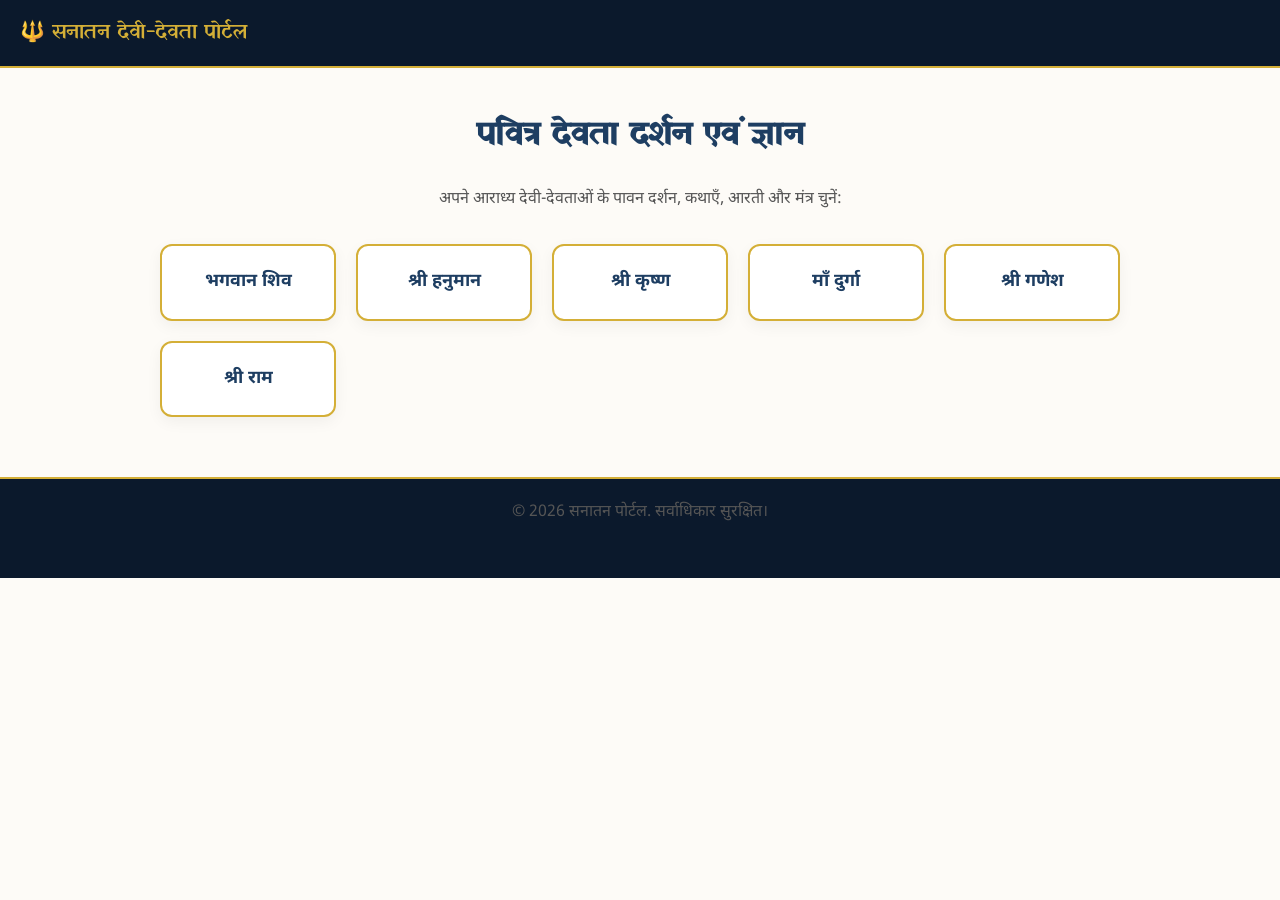
==== index.html @ e8ba868a "index.html" ====
<!DOCTYPE html>
<html lang="hi">
<head>
    <meta charset="UTF-8">
    <meta name="viewport" content="width=device-width, initial-scale=1.0">
    <title>Hindu Gods - Sacred Portal</title>
    <link href="https://fonts.googleapis.com/css2?family=Noto+Sans+Devanagari:wght@400;500;600;700&family=Yatra+One&display=swap" rel="stylesheet">
    <style>
        :root {
            --primary-blue: #0b192c;
            --secondary-blue: #1e3e62;
            --crimson-bg: linear-gradient(135deg, #4a0e0e 0%, #2a0808 100%);
            --golden: #d4af37;
            --cream-bg: #fdfbf7;
            --dark-charcoal: #222222;
        }

        * { box-sizing: border-box; margin: 0; padding: 0; }

        body {
            font-family: 'Noto Sans Devanagari', sans-serif, Arial;
            background-color: var(--cream-bg);
            color: var(--dark-charcoal);
            line-height: 1.8;
        }

        .navbar {
            background: var(--primary-blue);
            color: #fff;
            padding: 15px 20px;
            border-bottom: 2px solid var(--golden);
            display: flex;
            justify-content: space-between;
            align-items: center;
        }

        .nav-logo {
            font-family: 'Yatra One', cursive;
            font-size: 20px;
            color: var(--golden);
        }

        .container {
            max-width: 1000px;
            margin: 40px auto;
            padding: 0 20px;
            text-align: center;
        }

        h1 {
            color: var(--secondary-blue);
            font-family: 'Yatra One', cursive;
            margin-bottom: 20px;
            font-size: 32px;
        }

        p {
            color: #555;
            margin-bottom: 30px;
            font-size: 16px;
        }

        .gods-grid {
            display: grid;
            grid-template-columns: repeat(auto-fit, minmax(160px, 1fr));
            gap: 20px;
            margin-top: 30px;
        }

        .god-card {
            background: #fff;
            border: 2px solid var(--golden);
            padding: 20px;
            border-radius: 12px;
            text-decoration: none;
            color: var(--secondary-blue);
            font-weight: 700;
            font-size: 18px;
            box-shadow: 0 5px 15px rgba(0,0,0,0.05);
            transition: transform 0.3s, background 0.3s;
        }

        .god-card:hover {
            background: var(--secondary-blue);
            color: #fff;
            transform: translateY(-4px);
        }

        footer {
            background: var(--primary-blue);
            color: #fff;
            text-align: center;
            padding: 20px;
            margin-top: 60px;
            border-top: 2px solid var(--golden);
            font-size: 14px;
        }
    </style>
</head>
<body>

    <nav class="navbar">
        <div class="nav-logo">🔱 सनातन देवी-देवता पोर्टल</div>
    </nav>

    <div class="container">
        <h1>पवित्र देवता दर्शन एवं ज्ञान</h1>
        <p>अपने आराध्य देवी-देवताओं के पावन दर्शन, कथाएँ, आरती और मंत्र चुनें:</p>

        <div class="gods-grid">
            <a href="shiva.html" class="god-card">भगवान शिव</a>
            <a href="hanuman.html" class="god-card">श्री हनुमान</a>
            <a href="krishna.html" class="god-card">श्री कृष्ण</a>
            <a href="durga.html" class="god-card">माँ दुर्गा</a>
            <a href="ganesh.html" class="god-card">श्री गणेश</a>
            <a href="ram.html" class="god-card">श्री राम</a>
        </div>
    </div>

    <footer>
        <p>&copy; 2026 सनातन पोर्टल. सर्वाधिकार सुरक्षित।</p>
    </footer>

</body>
</html>
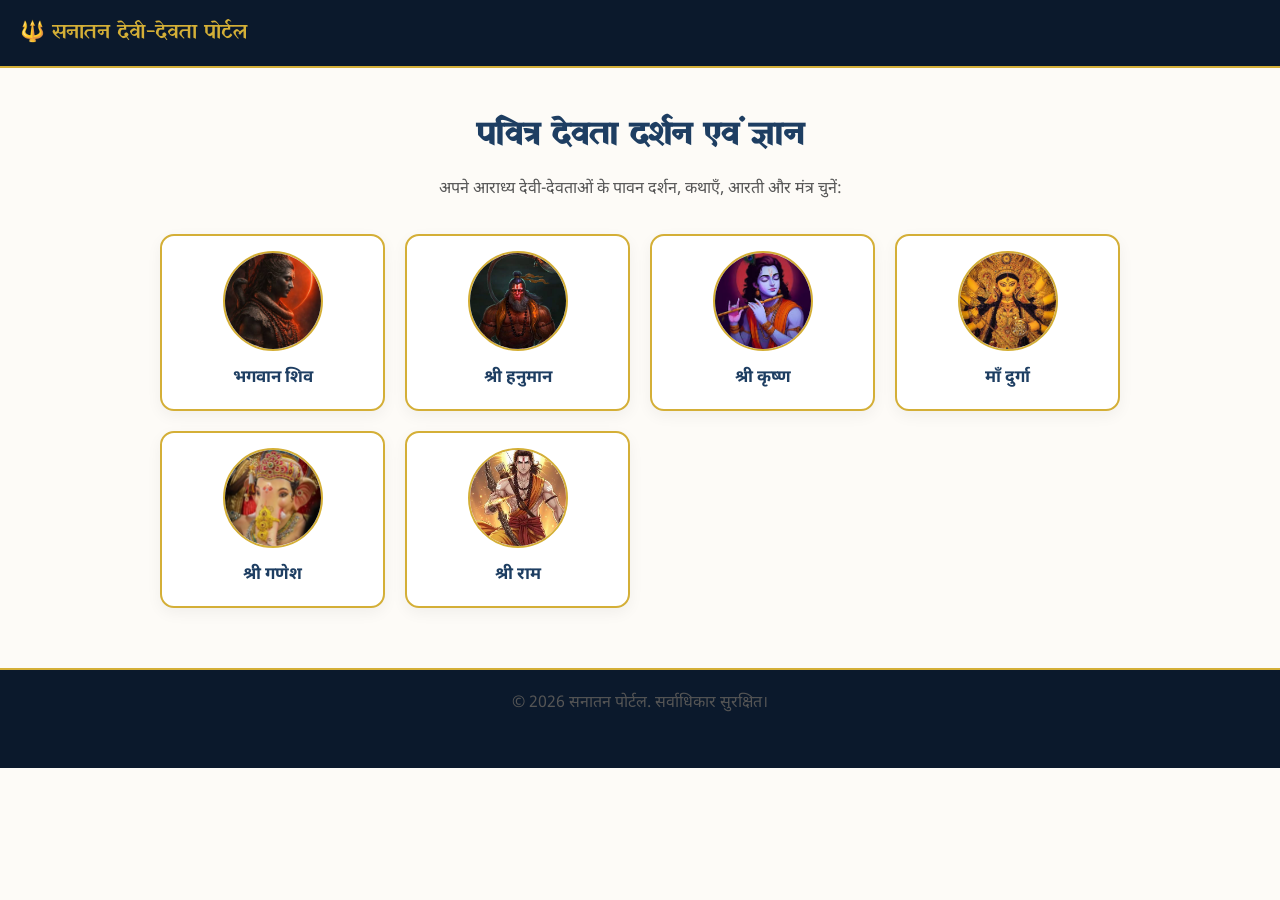
==== commit da8e1747: "Update index.html" ====
--- a/index.html
+++ b/index.html
@@ -9,7 +9,6 @@
         :root {
             --primary-blue: #0b192c;
             --secondary-blue: #1e3e62;
-            --crimson-bg: linear-gradient(135deg, #4a0e0e 0%, #2a0808 100%);
             --golden: #d4af37;
             --cream-bg: #fdfbf7;
             --dark-charcoal: #222222;
@@ -50,7 +49,7 @@
         h1 {
             color: var(--secondary-blue);
             font-family: 'Yatra One', cursive;
-            margin-bottom: 20px;
+            margin-bottom: 10px;
             font-size: 32px;
         }
 
@@ -62,7 +61,7 @@
 
         .gods-grid {
             display: grid;
-            grid-template-columns: repeat(auto-fit, minmax(160px, 1fr));
+            grid-template-columns: repeat(auto-fit, minmax(180px, 1fr));
             gap: 20px;
             margin-top: 30px;
         }
@@ -70,14 +69,26 @@
         .god-card {
             background: #fff;
             border: 2px solid var(--golden);
-            padding: 20px;
-            border-radius: 12px;
+            padding: 15px;
+            border-radius: 14px;
             text-decoration: none;
             color: var(--secondary-blue);
             font-weight: 700;
-            font-size: 18px;
+            font-size: 17px;
             box-shadow: 0 5px 15px rgba(0,0,0,0.05);
-            transition: transform 0.3s, background 0.3s;
+            transition: transform 0.3s, background 0.3s, color 0.3s;
+            display: flex;
+            flex-direction: column;
+            align-items: center;
+            gap: 12px;
+        }
+
+        .god-card img {
+            width: 100px;
+            height: 100px;
+            object-fit: cover;
+            border-radius: 50%;
+            border: 2px solid var(--golden);
         }
 
         .god-card:hover {
@@ -108,12 +119,30 @@
         <p>अपने आराध्य देवी-देवताओं के पावन दर्शन, कथाएँ, आरती और मंत्र चुनें:</p>
 
         <div class="gods-grid">
-            <a href="shiva.html" class="god-card">भगवान शिव</a>
-            <a href="hanuman.html" class="god-card">श्री हनुमान</a>
-            <a href="krishna.html" class="god-card">श्री कृष्ण</a>
-            <a href="durga.html" class="god-card">माँ दुर्गा</a>
-            <a href="ganesh.html" class="god-card">श्री गणेश</a>
-            <a href="ram.html" class="god-card">श्री राम</a>
+            <a href="shiva.html" class="god-card">
+                <img src="shiva.jpg" alt="भगवान शिव">
+                <span>भगवान शिव</span>
+            </a>
+            <a href="hanuman.html" class="god-card">
+                <img src="hanuman.jpg" alt="श्री हनुमान">
+                <span>श्री हनुमान</span>
+            </a>
+            <a href="krishna.html" class="god-card">
+                <img src="krishna.jpg" alt="श्री कृष्ण">
+                <span>श्री कृष्ण</span>
+            </a>
+            <a href="durga.html" class="god-card">
+                <img src="durga.jpg" alt="माँ दुर्गा">
+                <span>माँ दुर्गा</span>
+            </a>
+            <a href="ganesh.html" class="god-card">
+                <img src="ganesh.jpg" alt="श्री गणेश">
+                <span>श्री गणेश</span>
+            </a>
+            <a href="ram.html" class="god-card">
+                <img src="ram.jpg" alt="श्री राम">
+                <span>श्री राम</span>
+            </a>
         </div>
     </div>
 
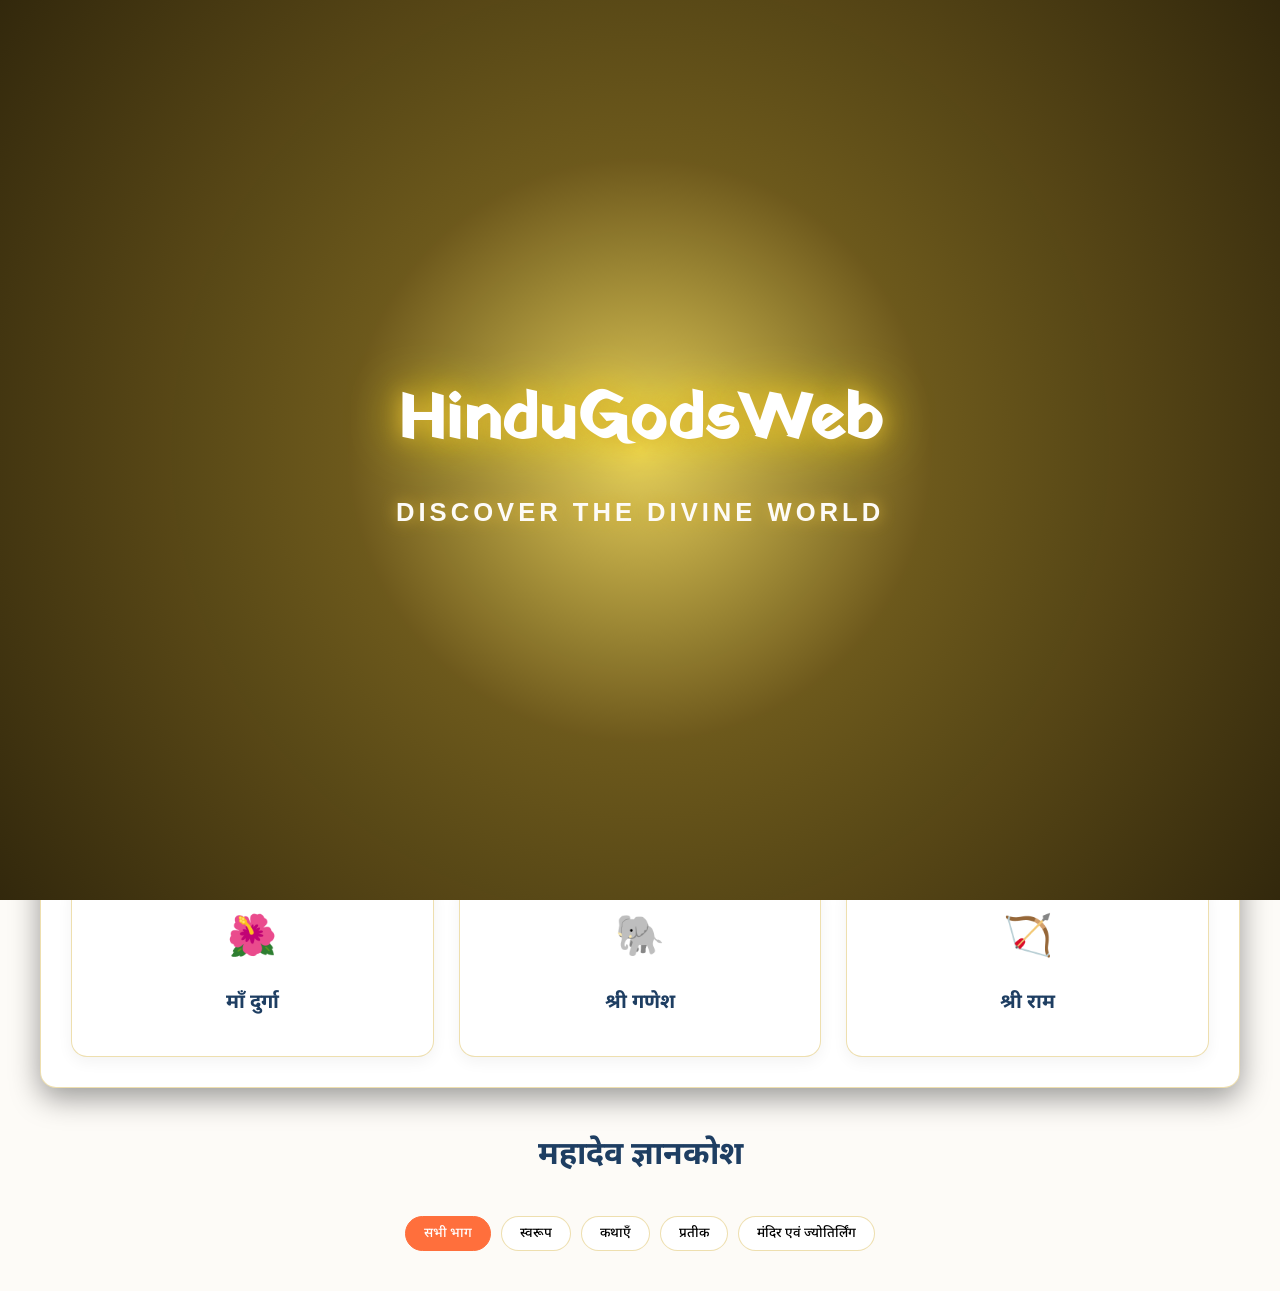
==== commit 6e2fb5c7: "index.html" ====
--- a/index.html
+++ b/index.html
@@ -5,17 +5,27 @@
     <meta name="viewport" content="width=device-width, initial-scale=1.0">
     <title>Hindu Gods - Sacred Portal</title>
     <link href="https://fonts.googleapis.com/css2?family=Noto+Sans+Devanagari:wght@400;500;600;700&family=Yatra+One&display=swap" rel="stylesheet">
+    
     <style>
+        /* =========================================================
+           1. YOUR ROYAL CRIMSON THEME CSS (DO NOT CHANGE)
+           ========================================================= */
         :root {
             --primary-blue: #0b192c;
             --secondary-blue: #1e3e62;
+            --crimson-bg: linear-gradient(135deg, #4a0e0e 0%, #2a0808 100%);
+            --saffron: #ff6f3c;
             --golden: #d4af37;
+            --golden-light: #f4e8c1;
             --cream-bg: #fdfbf7;
             --dark-charcoal: #222222;
-        }
-
-        * { box-sizing: border-box; margin: 0; padding: 0; }
-
+            --glass-bg: rgba(30, 10, 10, 0.85);
+            --border-color: rgba(212, 175, 55, 0.4);
+            --shadow: 0 10px 30px rgba(0,0,0,0.4);
+        }
+
+        * { box-sizing: border-box; margin: 0; padding: 0; scroll-behavior: smooth; }
+        
         body {
             font-family: 'Noto Sans Devanagari', sans-serif, Arial;
             background-color: var(--cream-bg);
@@ -23,132 +33,289 @@
             line-height: 1.8;
         }
 
+        /* Navbar */
         .navbar {
             background: var(--primary-blue);
             color: #fff;
-            padding: 15px 20px;
+            position: sticky;
+            top: 0;
+            z-index: 1000;
+            box-shadow: 0 4px 20px rgba(0,0,0,0.3);
             border-bottom: 2px solid var(--golden);
-            display: flex;
-            justify-content: space-between;
-            align-items: center;
-        }
-
-        .nav-logo {
-            font-family: 'Yatra One', cursive;
-            font-size: 20px;
-            color: var(--golden);
-        }
-
-        .container {
-            max-width: 1000px;
-            margin: 40px auto;
-            padding: 0 20px;
-            text-align: center;
-        }
-
-        h1 {
-            color: var(--secondary-blue);
-            font-family: 'Yatra One', cursive;
-            margin-bottom: 10px;
-            font-size: 32px;
-        }
-
-        p {
-            color: #555;
-            margin-bottom: 30px;
-            font-size: 16px;
-        }
-
-        .gods-grid {
-            display: grid;
-            grid-template-columns: repeat(auto-fit, minmax(180px, 1fr));
-            gap: 20px;
-            margin-top: 30px;
-        }
-
-        .god-card {
-            background: #fff;
-            border: 2px solid var(--golden);
-            padding: 15px;
-            border-radius: 14px;
-            text-decoration: none;
-            color: var(--secondary-blue);
-            font-weight: 700;
-            font-size: 17px;
-            box-shadow: 0 5px 15px rgba(0,0,0,0.05);
-            transition: transform 0.3s, background 0.3s, color 0.3s;
-            display: flex;
-            flex-direction: column;
-            align-items: center;
-            gap: 12px;
-        }
-
-        .god-card img {
-            width: 100px;
-            height: 100px;
-            object-fit: cover;
-            border-radius: 50%;
-            border: 2px solid var(--golden);
-        }
-
-        .god-card:hover {
-            background: var(--secondary-blue);
-            color: #fff;
-            transform: translateY(-4px);
-        }
-
-        footer {
-            background: var(--primary-blue);
-            color: #fff;
-            text-align: center;
-            padding: 20px;
-            margin-top: 60px;
-            border-top: 2px solid var(--golden);
-            font-size: 14px;
-        }
+        }
+        .nav-container { max-width: 1200px; margin: 0 auto; display: flex; align-items: center; justify-content: space-between; padding: 15px 20px; }
+        .nav-logo { display: flex; align-items: center; gap: 10px; cursor: pointer; font-family: 'Yatra One', cursive, sans-serif; font-size: 22px; color: var(--golden); }
+        .nav-links { display: flex; gap: 25px; }
+        .nav-links a { color: #fff; text-decoration: none; font-weight: 500; transition: color 0.3s; cursor: pointer; }
+        .nav-links a:hover { color: var(--saffron); }
+        .nav-search-bar { display: flex; background: rgba(255,255,255,0.1); border: 1px solid var(--border-color); border-radius: 20px; overflow: hidden; }
+        .nav-search-bar input { background: transparent; border: none; padding: 8px 15px; color: #fff; outline: none; font-family: inherit; }
+        .nav-search-bar input::placeholder { color: #ccc; }
+        .nav-search-bar button { background: var(--golden); border: none; padding: 0 12px; cursor: pointer; }
+        
+        /* Hero Section */
+        .hero-section { background: linear-gradient(135deg, #4a0e0e, #1e3e62); color: #fff; padding: 70px 20px; display: flex; align-items: center; justify-content: space-between; max-width: 1200px; margin: 30px auto; border-radius: 24px; border: 1px solid var(--border-color); box-shadow: var(--shadow); }
+        .hero-content { max-width: 600px; }
+        .hero-content h1 { font-size: 48px; color: var(--golden); margin-bottom: 15px; }
+        .hero-content p { font-size: 18px; color: var(--golden-light); margin-bottom: 30px; }
+        .hero-buttons { display: flex; gap: 15px; }
+        
+        .btn { padding: 12px 25px; border-radius: 30px; font-weight: 600; text-decoration: none; cursor: pointer; transition: all 0.3s; font-family: inherit; }
+        .btn-primary { background: var(--saffron); color: #fff; border: none; box-shadow: 0 4px 15px rgba(255,111,60,0.4); }
+        .btn-primary:hover { background: #e85a25; transform: translateY(-2px); }
+        .btn-secondary { background: transparent; color: var(--golden); border: 2px solid var(--golden); }
+        .btn-secondary:hover { background: var(--golden); color: #2a0808; }
+        
+        .hero-image .image-frame { width: 280px; height: 280px; border-radius: 50%; background: rgba(212, 175, 55, 0.1); border: 4px solid var(--golden); display: flex; flex-direction: column; align-items: center; justify-content: center; text-align: center; box-shadow: 0 0 30px rgba(212, 175, 55, 0.3); }
+        .spiritual-placeholder { font-size: 64px; margin-bottom: 10px; color: var(--golden); }
+
+        /* Cards & Sections */
+        .card { background: #fff; border: 1px solid var(--border-color); border-radius: 16px; padding: 30px; box-shadow: var(--shadow); max-width: 1200px; margin: 30px auto; }
+        .parts-container { max-width: 1200px; margin: 40px auto; padding: 0 20px; }
+        .section-title { text-align: center; margin-bottom: 30px; }
+        .section-title h2 { color: var(--secondary-blue); font-size: 32px; }
+        
+        .filter-buttons { display: flex; justify-content: center; gap: 10px; margin-bottom: 30px; flex-wrap: wrap; }
+        .filter-btn { background: #fff; border: 1px solid var(--border-color); padding: 8px 18px; border-radius: 20px; cursor: pointer; font-family: inherit; font-weight: 500; transition: all 0.3s; }
+        .filter-btn.active, .filter-btn:hover { background: var(--saffron); color: #fff; border-color: var(--saffron); }
+        
+        .grid-container { display: grid; grid-template-columns: repeat(auto-fill, minmax(280px, 1fr)); gap: 25px; }
+        .part-card { background: #fff; border: 1px solid var(--border-color); border-radius: 16px; padding: 25px; box-shadow: 0 5px 15px rgba(0,0,0,0.05); transition: transform 0.3s, box-shadow 0.3s; display: flex; flex-direction: column; justify-content: space-between; text-decoration: none; color: inherit;}
+        .part-card:hover { transform: translateY(-5px); box-shadow: 0 12px 30px rgba(11, 25, 44, 0.12); border-color: var(--saffron); }
+        .part-badge { background: var(--golden-light); color: var(--secondary-blue); padding: 4px 10px; border-radius: 8px; font-size: 12px; font-weight: 700; align-self: flex-start; margin-bottom: 12px; }
+        .part-card h3 { font-size: 20px; color: var(--secondary-blue); margin-bottom: 10px; }
+        .part-card p { font-size: 14.5px; color: #555; margin-bottom: 20px; }
+        .card-footer { display: flex; justify-content: space-between; align-items: center; border-top: 1px solid #eee; padding-top: 15px; }
+        .point-count { font-size: 13px; color: var(--saffron); font-weight: 600; }
+        .read-btn { background: var(--secondary-blue); color: #fff; border: none; padding: 6px 14px; border-radius: 8px; cursor: pointer; font-size: 13px; font-family: inherit; }
+        .read-btn:hover { background: var(--saffron); }
+
+        /* Detail View */
+        .detail-view { max-width: 900px; margin: 30px auto; padding: 40px; background: #fff; border-radius: 20px; box-shadow: var(--shadow); border: 1px solid var(--border-color); }
+        .breadcrumb { font-size: 14px; color: #666; margin-bottom: 20px; }
+        .breadcrumb a { color: var(--secondary-blue); text-decoration: none; }
+        .detail-header h1 { color: var(--secondary-blue); font-size: 36px; margin: 15px 0; }
+        .detail-intro { font-size: 17px; color: #444; margin-bottom: 30px; border-left: 4px solid var(--saffron); padding-left: 15px; background: rgba(255, 111, 60, 0.05); padding-top: 10px; padding-bottom: 10px; }
+        .toc-box { background: var(--golden-light); border: 1px solid var(--golden); border-radius: 12px; padding: 20px; margin-bottom: 30px; }
+        .toc-box h3 { font-size: 18px; color: var(--secondary-blue); margin-bottom: 12px; }
+        .toc-list { display: grid; grid-template-columns: repeat(auto-fill, minmax(220px, 1fr)); gap: 8px; list-style: none; }
+        .toc-list a { color: var(--secondary-blue); text-decoration: none; font-size: 13.5px; }
+        .toc-list a:hover { color: var(--saffron); text-decoration: underline; }
+        .point-item { background: #f9f9f9; border: 1px solid #eee; border-radius: 12px; padding: 22px; margin-bottom: 20px; }
+        .point-item h3 { color: var(--secondary-blue); font-size: 18px; margin-bottom: 10px; }
+        .point-source { margin-top: 10px; font-size: 13px; color: #666; display: flex; justify-content: space-between; align-items: center; border-top: 1px dashed #ddd; padding-top: 8px; }
+        .badge-verified { background: #e1f5fe; color: #0288d1; padding: 2px 8px; border-radius: 6px; font-size: 11px; font-weight: 600; }
+        .back-action { margin-top: 30px; display: flex; justify-content: space-between; }
+
+        /* Footer */
+        footer { background: var(--primary-blue); color: #fff; margin-top: 60px; border-top: 2px solid var(--golden); }
+        .footer-container { max-width: 1200px; margin: 0 auto; display: grid; grid-template-columns: repeat(auto-fit, minmax(250px, 1fr)); gap: 40px; padding: 50px 20px; }
+        .footer-col h3, .footer-col h4 { color: var(--golden); margin-bottom: 15px; }
+        .footer-col p, .footer-col li { font-size: 14px; color: #ccc; margin-bottom: 10px; list-style: none; }
+        .footer-col a { color: #ccc; text-decoration: none; }
+        .footer-col a:hover { color: var(--saffron); }
+        .footer-bottom { text-align: center; padding: 20px; background: rgba(0,0,0,0.3); font-size: 13px; color: #aaa; border-top: 1px solid rgba(255,255,255,0.05); }
+        .hidden { display: none !important; }
+
+        @media (max-width: 768px) {
+            .nav-links { display: none; }
+            .hero-section { flex-direction: column; text-align: center; padding: 40px 20px; }
+            .hero-buttons { justify-content: center; }
+            .hero-image { margin-top: 30px; }
+        }
+
+        /* =========================================================
+           2. PREMIUM 3D TEMPLE OPENING ANIMATION CSS
+           ========================================================= */
+        body.intro-active { overflow: hidden; }
+
+        .temple-intro {
+            position: fixed; top: 0; left: 0; width: 100%; height: 100%;
+            background: #050200; z-index: 99999; display: flex;
+            align-items: center; justify-content: center; overflow: hidden;
+            perspective: 1800px; transition: opacity 1s ease-in-out;
+        }
+        .divine-light {
+            position: absolute; width: 250vw; height: 250vh;
+            background: radial-gradient(circle at center, rgba(255, 230, 100, 0.9) 0%, rgba(212, 175, 55, 0.5) 15%, transparent 60%);
+            opacity: 0; transform: scale(0.5);
+            animation: revealLight 4s cubic-bezier(0.4, 0, 0.2, 1) forwards 1.8s;
+            pointer-events: none; z-index: 5;
+        }
+        .intro-text-container {
+            position: absolute; text-align: center; z-index: 10; opacity: 0;
+            animation: textFadeIn 2.5s ease-out forwards 2.5s;
+        }
+        .intro-logo {
+            font-family: 'Yatra One', cursive, sans-serif; font-size: 5vw; color: #fff;
+            text-shadow: 0 0 20px #d4af37, 0 0 50px #ffdf00; margin-bottom: 10px;
+        }
+        .intro-tagline {
+            font-family: 'Segoe UI', Tahoma, Geneva, Verdana, sans-serif; font-size: 2vw;
+            color: #fdfbf7; letter-spacing: 4px; text-transform: uppercase;
+            text-shadow: 0 0 15px #d4af37; font-weight: 600;
+        }
+        .temple-doors { position: absolute; width: 100%; height: 100%; display: flex; z-index: 20; transform-style: preserve-3d; }
+        .door {
+            width: 50%; height: 100%;
+            background: linear-gradient(90deg, #150a00 0%, #3a1f00 20%, #8a5a19 50%, #3a1f00 80%, #150a00 100%);
+            position: relative; box-shadow: inset 0 0 80px rgba(0,0,0,0.9);
+            border: 4px solid var(--golden); display: flex; align-items: center; justify-content: center;
+        }
+        .door-left {
+            transform-origin: left center; border-right: 3px solid #ffdf00;
+            box-shadow: inset -10px 0 30px rgba(255, 223, 0, 0.2);
+            animation: doorGlowLeft 1.5s ease-in forwards, openLeftDoor 3.5s cubic-bezier(0.4, 0, 0.1, 1) forwards 1.8s;
+        }
+        .door-right {
+            transform-origin: right center; border-left: 3px solid #ffdf00;
+            box-shadow: inset 10px 0 30px rgba(255, 223, 0, 0.2);
+            animation: doorGlowRight 1.5s ease-in forwards, openRightDoor 3.5s cubic-bezier(0.4, 0, 0.1, 1) forwards 1.8s;
+        }
+        .door-panel {
+            width: 65%; height: 85%; border: 3px solid var(--golden);
+            background: rgba(0,0,0,0.4); box-shadow: inset 0 0 30px rgba(0,0,0,0.9), 0 0 15px rgba(212,175,55,0.4);
+            display: flex; flex-direction: column; justify-content: space-evenly; align-items: center; border-radius: 5px;
+        }
+        .door-carving {
+            width: 50%; height: 20%; border: 2px solid var(--brass-dark); border-radius: 8px;
+            background: linear-gradient(135deg, transparent 30%, rgba(212,175,55,0.2) 50%, transparent 70%); box-shadow: inset 0 0 15px #000;
+        }
+        .door-handle {
+            width: 25px; height: 100px; background: linear-gradient(to bottom, #f4e8c1, #d4af37, #aa8c2c);
+            position: absolute; border-radius: 12px; box-shadow: 3px 5px 15px rgba(0,0,0,0.9), inset 0 0 5px #fff;
+            top: 50%; transform: translateY(-50%); z-index: 30;
+        }
+        .door-left .door-handle { right: 10%; }
+        .door-right .door-handle { left: 10%; }
+        
+        @keyframes doorGlowLeft { 0% { box-shadow: inset -2px 0 5px rgba(255, 223, 0, 0); } 100% { box-shadow: inset -15px 0 40px rgba(255, 223, 0, 0.7); } }
+        @keyframes doorGlowRight { 0% { box-shadow: inset 2px 0 5px rgba(255, 223, 0, 0); } 100% { box-shadow: inset 15px 0 40px rgba(255, 223, 0, 0.7); } }
+        @keyframes openLeftDoor { 0% { transform: rotateY(0deg); } 100% { transform: rotateY(-105deg); } }
+        @keyframes openRightDoor { 0% { transform: rotateY(0deg); } 100% { transform: rotateY(105deg); } }
+        @keyframes revealLight { 0% { opacity: 0; transform: scale(0.5); } 50% { opacity: 1; transform: scale(1.1); } 100% { opacity: 1; transform: scale(1); } }
+        @keyframes textFadeIn { 0% { opacity: 0; transform: translateY(30px) scale(0.9); } 100% { opacity: 1; transform: translateY(0) scale(1); } }
+        
+        .golden-particle { position: absolute; background: #ffdf00; border-radius: 50%; opacity: 0; pointer-events: none; box-shadow: 0 0 10px #ffdf00, 0 0 20px #fff; z-index: 15; }
+        @keyframes floatUp { 0% { transform: translateY(0) scale(0); opacity: 0; } 20% { opacity: 0.9; } 100% { transform: translateY(-100vh) scale(1.2); opacity: 0; } }
+        
+        @media (max-width: 768px) { .intro-logo { font-size: 12vw; } .intro-tagline { font-size: 4vw; } .door-carving { width: 70%; } }
+        @media (prefers-reduced-motion: reduce) { .temple-intro { display: none !important; } body.intro-active { overflow: auto; } }
     </style>
 </head>
-<body>
-
+
+<body class="intro-active">
+
+    <!-- =========================================================
+         TEMPLE OPENING ANIMATION OVERLAY
+         ========================================================= -->
+    <div id="temple-intro" class="temple-intro">
+        <div class="divine-light"></div>
+        <div class="intro-text-container">
+            <h1 class="intro-logo">HinduGodsWeb</h1>
+            <p class="intro-tagline">Discover the Divine World</p>
+        </div>
+        <div class="temple-doors">
+            <div class="door door-left">
+                <div class="door-panel">
+                    <div class="door-carving"></div><div class="door-carving"></div><div class="door-carving"></div>
+                </div>
+                <div class="door-handle"></div>
+            </div>
+            <div class="door door-right">
+                <div class="door-handle"></div>
+                <div class="door-panel">
+                    <div class="door-carving"></div><div class="door-carving"></div><div class="door-carving"></div>
+                </div>
+            </div>
+        </div>
+    </div>
+
+    <!-- =========================================================
+         NAVBAR
+         ========================================================= -->
     <nav class="navbar">
-        <div class="nav-logo">🔱 सनातन देवी-देवता पोर्टल</div>
+        <div class="nav-container">
+            <div class="nav-logo" onclick="showHome()">🔱 HinduGodsWeb</div>
+            <div class="nav-search-bar">
+                <input type="text" placeholder="खोजें...">
+                <button>🔍</button>
+            </div>
+            <div class="nav-links">
+                <a onclick="showHome()">होम</a>
+                <a onclick="showJyotirlinga()">12 ज्योतिर्लिंग</a>
+                <a onclick="showSources()">प्रमाणिक स्रोत</a>
+                <a href="vansh_vriksh.html">वंश वृक्ष</a>
+            </div>
+        </div>
     </nav>
 
-    <div class="container">
-        <h1>पवित्र देवता दर्शन एवं ज्ञान</h1>
-        <p>अपने आराध्य देवी-देवताओं के पावन दर्शन, कथाएँ, आरती और मंत्र चुनें:</p>
-
-        <div class="gods-grid">
-            <a href="shiva.html" class="god-card">
-                <img src="shiva.jpg" alt="भगवान शिव">
-                <span>भगवान शिव</span>
-            </a>
-            <a href="hanuman.html" class="god-card">
-                <img src="hanuman.jpg" alt="श्री हनुमान">
-                <span>श्री हनुमान</span>
-            </a>
-            <a href="krishna.html" class="god-card">
-                <img src="krishna.jpg" alt="श्री कृष्ण">
-                <span>श्री कृष्ण</span>
-            </a>
-            <a href="durga.html" class="god-card">
-                <img src="durga.jpg" alt="माँ दुर्गा">
-                <span>माँ दुर्गा</span>
-            </a>
-            <a href="ganesh.html" class="god-card">
-                <img src="ganesh.jpg" alt="श्री गणेश">
-                <span>श्री गणेश</span>
-            </a>
-            <a href="ram.html" class="god-card">
-                <img src="ram.jpg" alt="श्री राम">
-                <span>श्री राम</span>
-            </a>
-        </div>
-    </div>
-
-    <footer>
-        <p>&copy; 2026 सनातन पोर्टल. सर्वाधिकार सुरक्षित।</p>
-    </footer>
-
-</body>
-</html>
+    <!-- =========================================================
+         MAIN HOME VIEW
+         ========================================================= -->
+    <div id="homeView">
+        
+        <!-- Hero Section -->
+        <div class="hero-section">
+            <div class="hero-content">
+                <h1>सनातन धर्म और देव दर्शन</h1>
+                <p>संपूर्ण ज्ञानकोश, 12 ज्योतिर्लिंग, आरती, चालीसा और पौराणिक कथाओं का पावन संग्रह।</p>
+                <div class="hero-buttons">
+                    <a href="#gods-section" class="btn btn-primary">दर्शन करें</a>
+                    <a href="#encyclopedia" class="btn btn-secondary">ज्ञानकोश पढ़ें</a>
+                </div>
+            </div>
+            <div class="hero-image">
+                <div class="image-frame">
+                    <div class="spiritual-placeholder">🕉️</div>
+                    <h3 style="color:var(--golden)">दिव्य दर्शन</h3>
+                </div>
+            </div>
+        </div>
+
+        <!-- Gods Section (Preserved from old index.html) -->
+        <div id="gods-section" class="card">
+            <div class="section-title">
+                <h2>पवित्र देवता दर्शन</h2>
+            </div>
+            <div class="grid-container">
+                <a href="shiva.html" class="part-card" style="text-align:center;">
+                    <div style="font-size:40px; margin-bottom:10px;">🔱</div>
+                    <h3>भगवान शिव</h3>
+                </a>
+                <a href="hanuman.html" class="part-card" style="text-align:center;">
+                    <div style="font-size:40px; margin-bottom:10px;">🚩</div>
+                    <h3>श्री हनुमान</h3>
+                </a>
+                <a href="krishna.html" class="part-card" style="text-align:center;">
+                    <div style="font-size:40px; margin-bottom:10px;">🦚</div>
+                    <h3>श्री कृष्ण</h3>
+                </a>
+                <a href="durga.html" class="part-card" style="text-align:center;">
+                    <div style="font-size:40px; margin-bottom:10px;">🌺</div>
+                    <h3>माँ दुर्गा</h3>
+                </a>
+                <a href="ganesh.html" class="part-card" style="text-align:center;">
+                    <div style="font-size:40px; margin-bottom:10px;">🐘</div>
+                    <h3>श्री गणेश</h3>
+                </a>
+                <a href="ram.html" class="part-card" style="text-align:center;">
+                    <div style="font-size:40px; margin-bottom:10px;">🏹</div>
+                    <h3>श्री राम</h3>
+                </a>
+            </div>
+        </div>
+
+        <!-- Encyclopedia Container -->
+        <div id="encyclopedia" class="parts-container">
+            <div class="section-title">
+                <h2>महादेव ज्ञानकोश</h2>
+            </div>
+            <div class="filter-buttons">
+                <button class="filter-btn active" onclick="filterParts('all')">सभी भाग</button>
+                <button class="filter-btn" onclick="filterParts('स्वरूप')">स्वरूप</button>
+                <button class="filter-btn" onclick="filterParts('कथाएँ')">कथाएँ</button>
+                <button class="filter-btn" onclick="filterParts('प्रतीक')">प्रतीक</button>
+                <button class="filter-btn" onclick="filterParts('मंदिर एवं ज्योतिर्लिंग')">मंदिर एवं ज्योतिर्लिंग</button>
+            </div>
+           
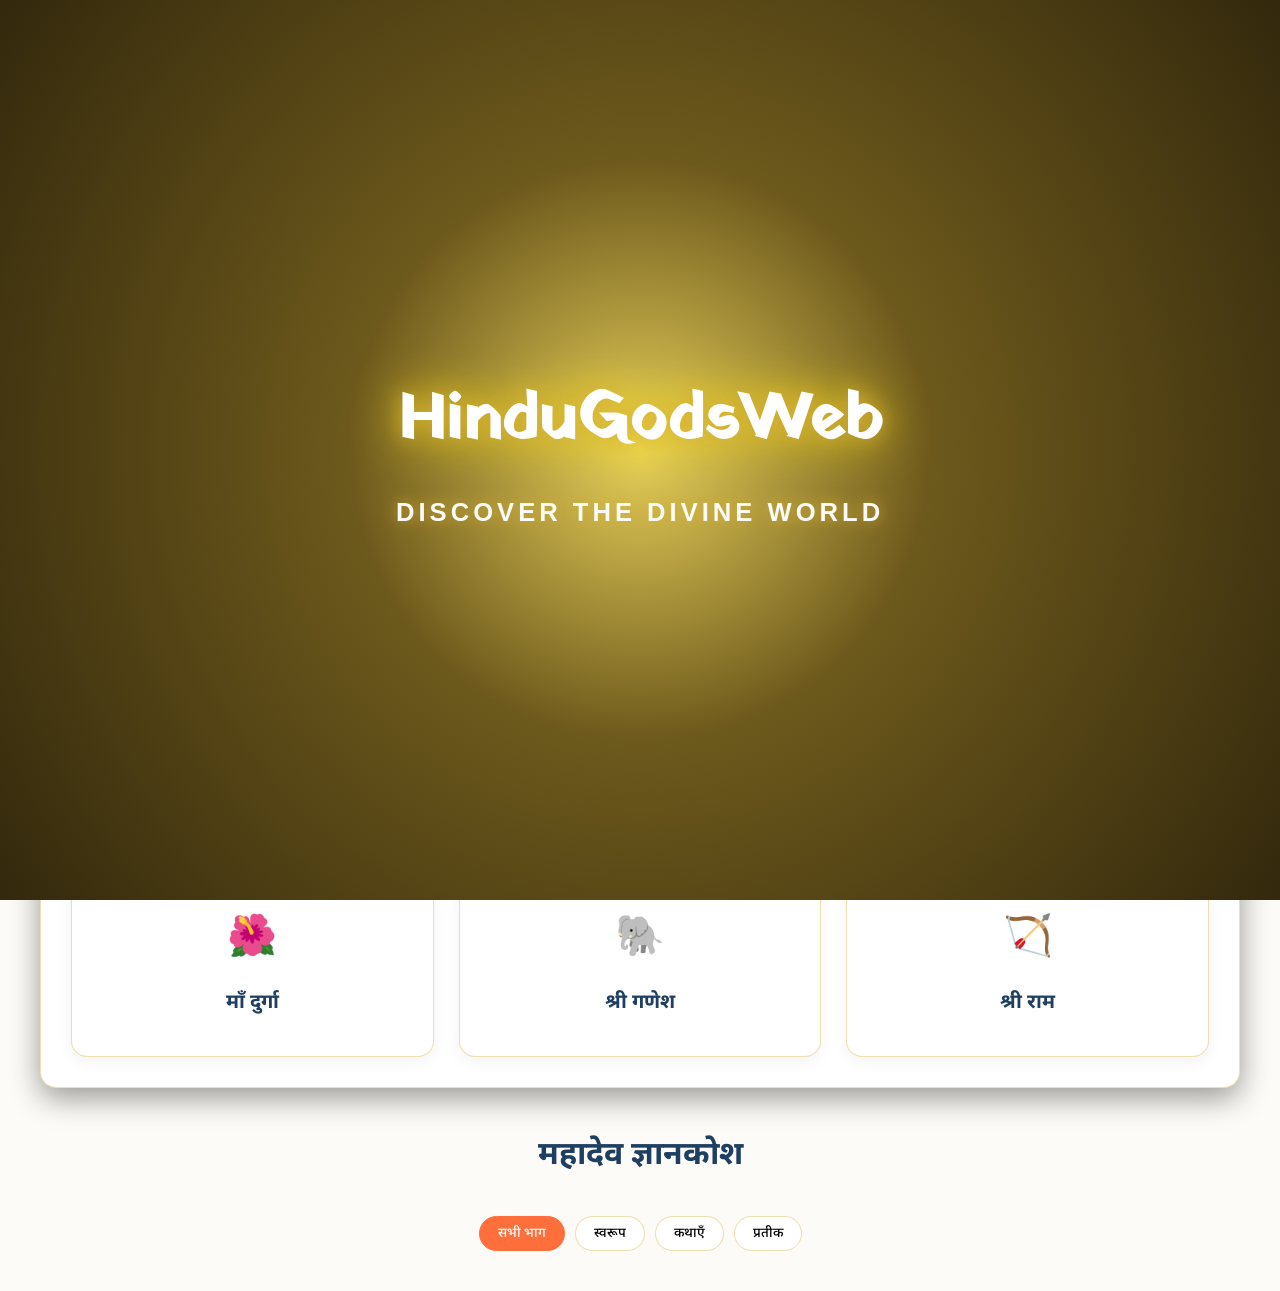
==== commit 1d68d035: "index.html" ====
--- a/index.html
+++ b/index.html
@@ -8,7 +8,7 @@
     
     <style>
         /* =========================================================
-           1. YOUR ROYAL CRIMSON THEME CSS (DO NOT CHANGE)
+           1. YOUR ROYAL CRIMSON THEME CSS (PRESERVED)
            ========================================================= */
         :root {
             --primary-blue: #0b192c;
@@ -125,7 +125,7 @@
         }
 
         /* =========================================================
-           2. PREMIUM 3D TEMPLE OPENING ANIMATION CSS
+           2. FAST & OFFLINE 3D TEMPLE OPENING ANIMATION CSS
            ========================================================= */
         body.intro-active { overflow: hidden; }
 
@@ -133,18 +133,20 @@
             position: fixed; top: 0; left: 0; width: 100%; height: 100%;
             background: #050200; z-index: 99999; display: flex;
             align-items: center; justify-content: center; overflow: hidden;
-            perspective: 1800px; transition: opacity 1s ease-in-out;
+            perspective: 1800px; transition: opacity 0.5s ease-in-out;
         }
         .divine-light {
             position: absolute; width: 250vw; height: 250vh;
             background: radial-gradient(circle at center, rgba(255, 230, 100, 0.9) 0%, rgba(212, 175, 55, 0.5) 15%, transparent 60%);
             opacity: 0; transform: scale(0.5);
-            animation: revealLight 4s cubic-bezier(0.4, 0, 0.2, 1) forwards 1.8s;
+            /* FASTER ANIMATION TIMING */
+            animation: revealLight 1s cubic-bezier(0.4, 0, 0.2, 1) forwards 0.5s;
             pointer-events: none; z-index: 5;
         }
         .intro-text-container {
             position: absolute; text-align: center; z-index: 10; opacity: 0;
-            animation: textFadeIn 2.5s ease-out forwards 2.5s;
+            /* FASTER ANIMATION TIMING */
+            animation: textFadeIn 1s ease-out forwards 0.8s;
         }
         .intro-logo {
             font-family: 'Yatra One', cursive, sans-serif; font-size: 5vw; color: #fff;
@@ -165,12 +167,14 @@
         .door-left {
             transform-origin: left center; border-right: 3px solid #ffdf00;
             box-shadow: inset -10px 0 30px rgba(255, 223, 0, 0.2);
-            animation: doorGlowLeft 1.5s ease-in forwards, openLeftDoor 3.5s cubic-bezier(0.4, 0, 0.1, 1) forwards 1.8s;
+            /* FASTER ANIMATION TIMING */
+            animation: doorGlowLeft 0.5s ease-in forwards, openLeftDoor 1.2s cubic-bezier(0.4, 0, 0.1, 1) forwards 0.5s;
         }
         .door-right {
             transform-origin: right center; border-left: 3px solid #ffdf00;
             box-shadow: inset 10px 0 30px rgba(255, 223, 0, 0.2);
-            animation: doorGlowRight 1.5s ease-in forwards, openRightDoor 3.5s cubic-bezier(0.4, 0, 0.1, 1) forwards 1.8s;
+            /* FASTER ANIMATION TIMING */
+            animation: doorGlowRight 0.5s ease-in forwards, openRightDoor 1.2s cubic-bezier(0.4, 0, 0.1, 1) forwards 0.5s;
         }
         .door-panel {
             width: 65%; height: 85%; border: 3px solid var(--golden);
@@ -273,7 +277,7 @@
             </div>
         </div>
 
-        <!-- Gods Section (Preserved from old index.html) -->
+        <!-- Gods Section -->
         <div id="gods-section" class="card">
             <div class="section-title">
                 <h2>पवित्र देवता दर्शन</h2>
@@ -316,6 +320,4 @@
                 <button class="filter-btn" onclick="filterParts('स्वरूप')">स्वरूप</button>
                 <button class="filter-btn" onclick="filterParts('कथाएँ')">कथाएँ</button>
                 <button class="filter-btn" onclick="filterParts('प्रतीक')">प्रतीक</button>
-                <button class="filter-btn" onclick="filterParts('मंदिर एवं ज्योतिर्लिंग')">मंदिर एवं ज्योतिर्लिंग</button>
-            </div>
-           +              
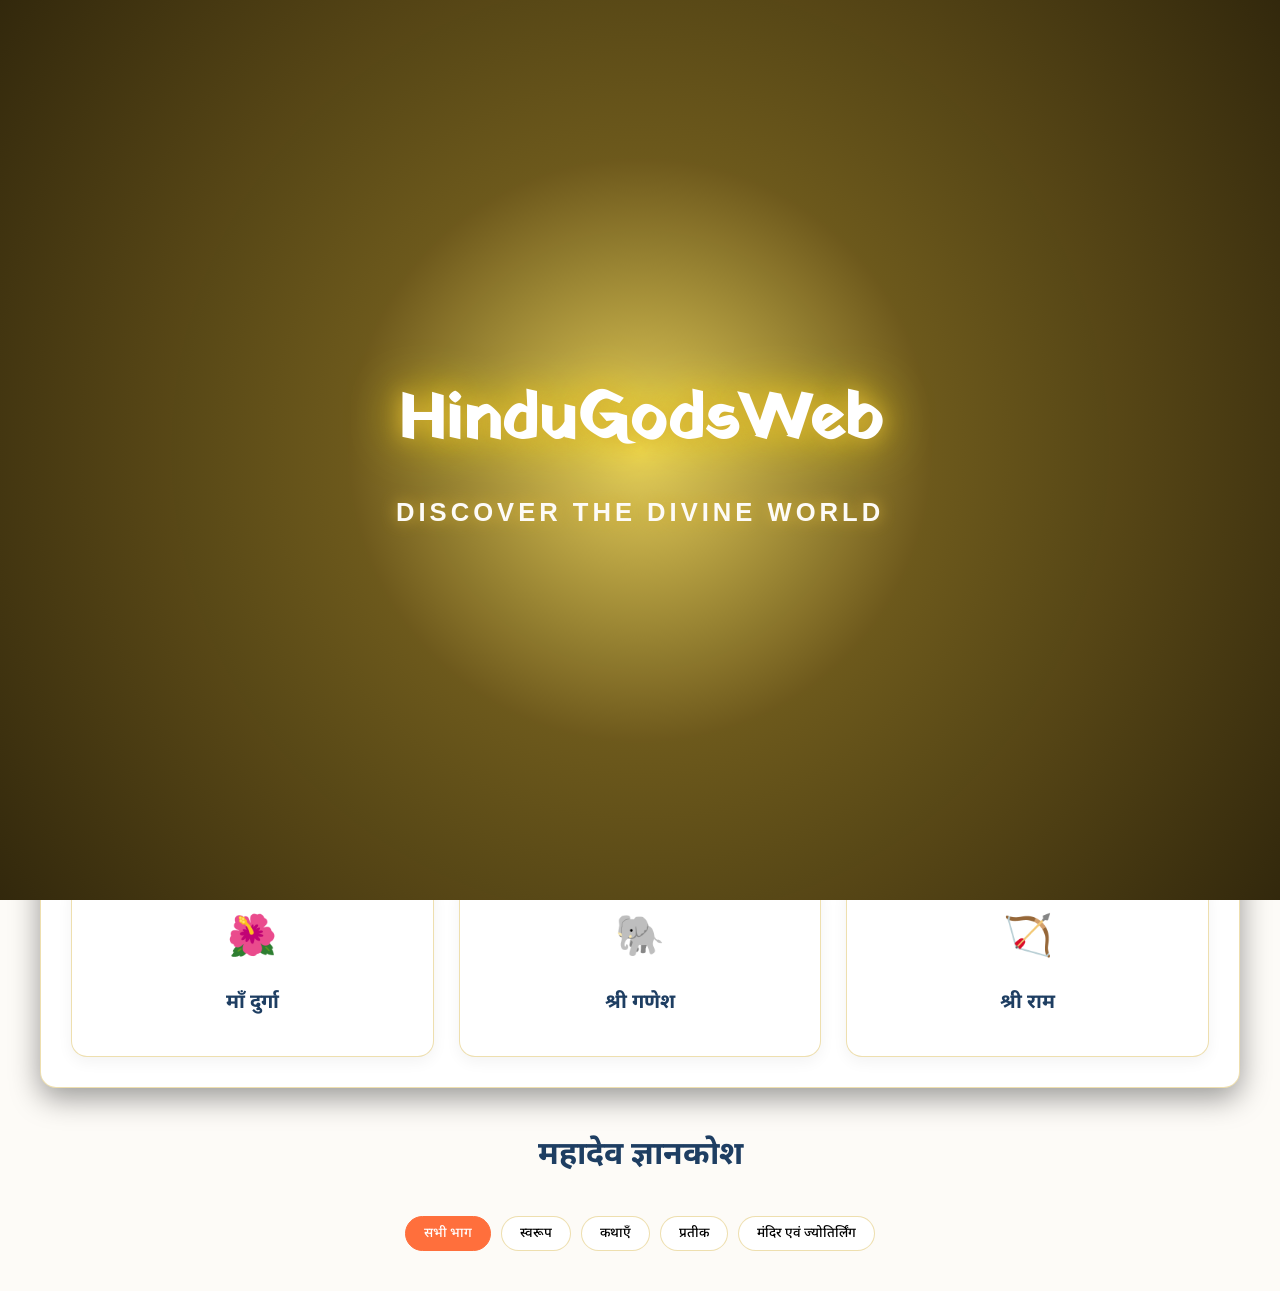
==== commit 8dcdc2b1: "Update index.html" ====
--- a/index.html
+++ b/index.html
@@ -8,7 +8,7 @@
     
     <style>
         /* =========================================================
-           1. YOUR ROYAL CRIMSON THEME CSS (PRESERVED)
+           1. ROYAL CRIMSON & GOLDEN THEME CSS
            ========================================================= */
         :root {
             --primary-blue: #0b192c;
@@ -139,13 +139,11 @@
             position: absolute; width: 250vw; height: 250vh;
             background: radial-gradient(circle at center, rgba(255, 230, 100, 0.9) 0%, rgba(212, 175, 55, 0.5) 15%, transparent 60%);
             opacity: 0; transform: scale(0.5);
-            /* FASTER ANIMATION TIMING */
             animation: revealLight 1s cubic-bezier(0.4, 0, 0.2, 1) forwards 0.5s;
             pointer-events: none; z-index: 5;
         }
         .intro-text-container {
             position: absolute; text-align: center; z-index: 10; opacity: 0;
-            /* FASTER ANIMATION TIMING */
             animation: textFadeIn 1s ease-out forwards 0.8s;
         }
         .intro-logo {
@@ -167,13 +165,11 @@
         .door-left {
             transform-origin: left center; border-right: 3px solid #ffdf00;
             box-shadow: inset -10px 0 30px rgba(255, 223, 0, 0.2);
-            /* FASTER ANIMATION TIMING */
             animation: doorGlowLeft 0.5s ease-in forwards, openLeftDoor 1.2s cubic-bezier(0.4, 0, 0.1, 1) forwards 0.5s;
         }
         .door-right {
             transform-origin: right center; border-left: 3px solid #ffdf00;
             box-shadow: inset 10px 0 30px rgba(255, 223, 0, 0.2);
-            /* FASTER ANIMATION TIMING */
             animation: doorGlowRight 0.5s ease-in forwards, openRightDoor 1.2s cubic-bezier(0.4, 0, 0.1, 1) forwards 0.5s;
         }
         .door-panel {
@@ -320,4 +316,6 @@
                 <button class="filter-btn" onclick="filterParts('स्वरूप')">स्वरूप</button>
                 <button class="filter-btn" onclick="filterParts('कथाएँ')">कथाएँ</button>
                 <button class="filter-btn" onclick="filterParts('प्रतीक')">प्रतीक</button>
-              +                <button class="filter-btn" onclick="filterParts('मंदिर एवं ज्योतिर्लिंग')">मंदिर एवं ज्योतिर्लिंग</button>
+            </div>
+            <div id="partsGrid" class="grid-cont
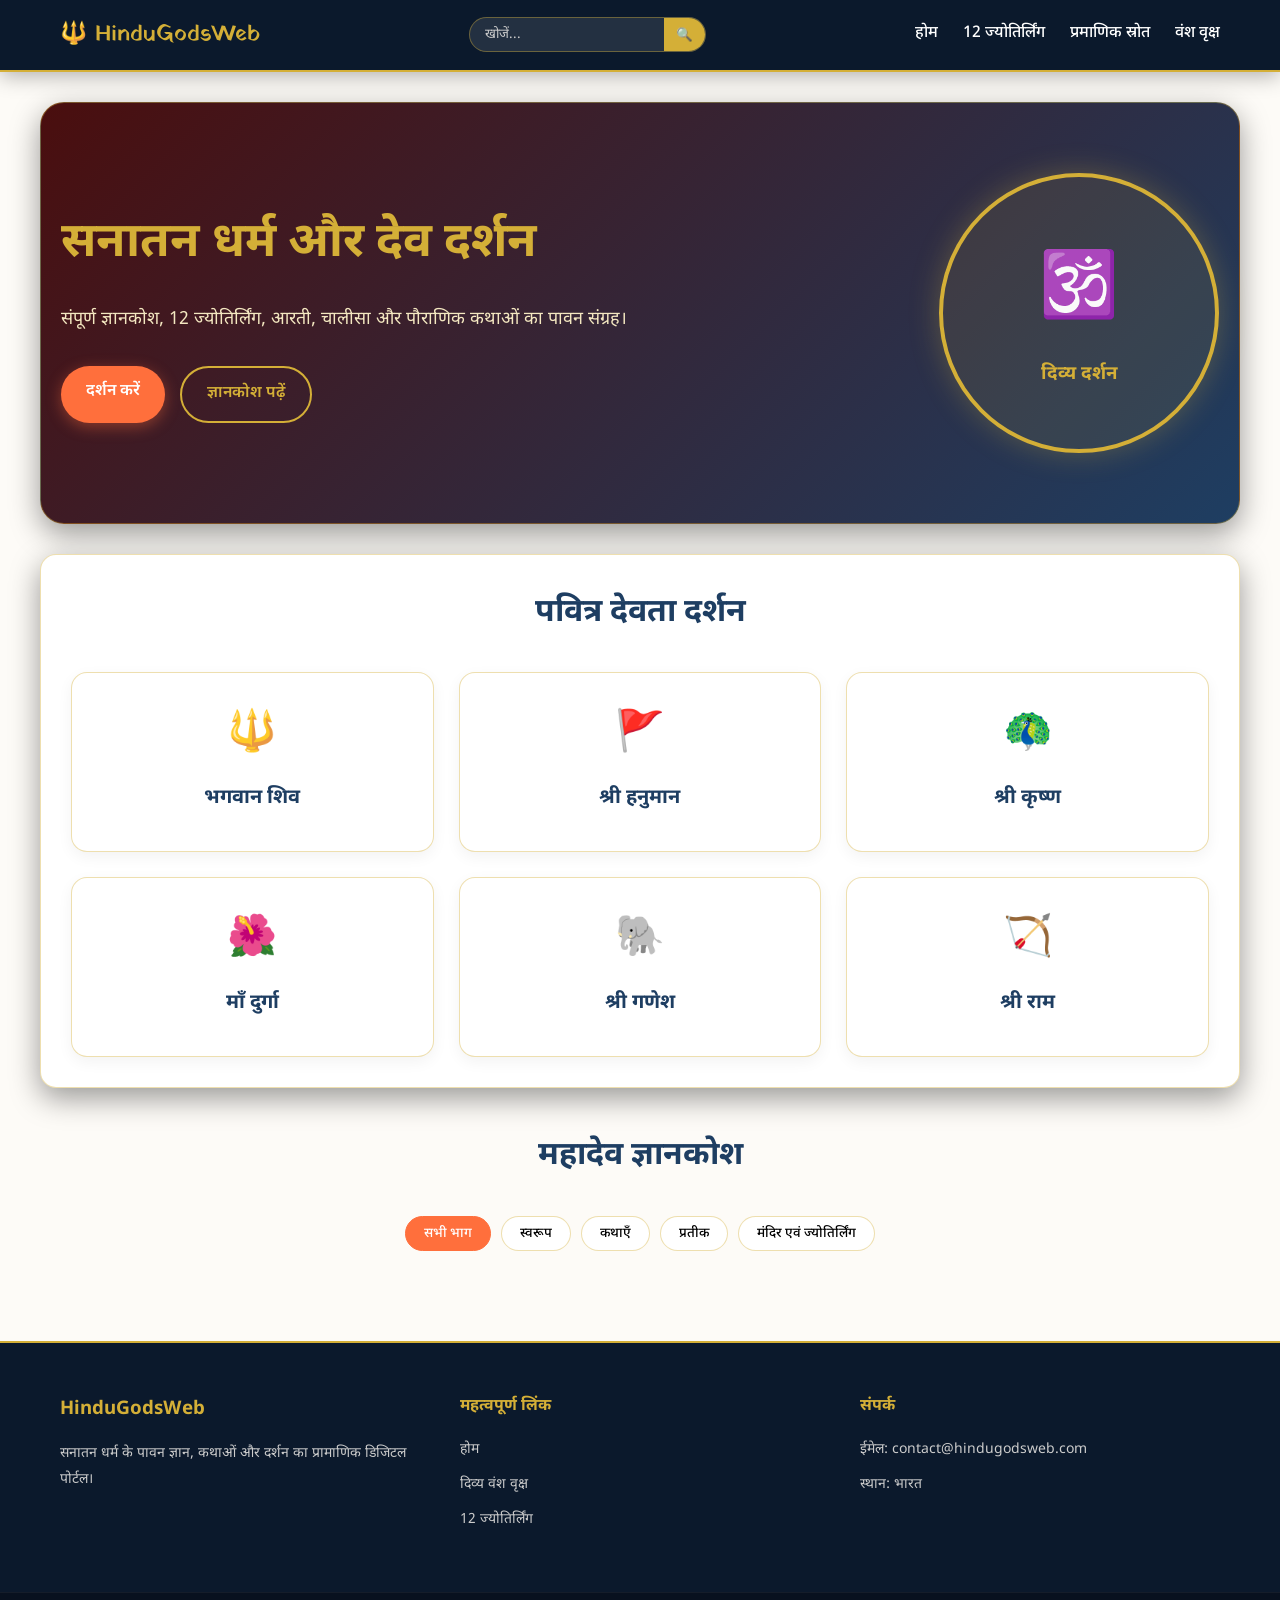
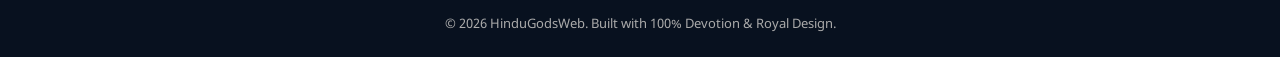
==== commit 12f3178e: "Update index.html" ====
--- a/index.html
+++ b/index.html
@@ -8,7 +8,7 @@
     
     <style>
         /* =========================================================
-           1. ROYAL CRIMSON & GOLDEN THEME CSS
+           1. YOUR ROYAL CRIMSON THEME CSS (NO ANIMATION)
            ========================================================= */
         :root {
             --primary-blue: #0b192c;
@@ -115,6 +115,8 @@
         .footer-col a { color: #ccc; text-decoration: none; }
         .footer-col a:hover { color: var(--saffron); }
         .footer-bottom { text-align: center; padding: 20px; background: rgba(0,0,0,0.3); font-size: 13px; color: #aaa; border-top: 1px solid rgba(255,255,255,0.05); }
+        
+        /* Helper Classes */
         .hidden { display: none !important; }
 
         @media (max-width: 768px) {
@@ -123,113 +125,10 @@
             .hero-buttons { justify-content: center; }
             .hero-image { margin-top: 30px; }
         }
-
-        /* =========================================================
-           2. FAST & OFFLINE 3D TEMPLE OPENING ANIMATION CSS
-           ========================================================= */
-        body.intro-active { overflow: hidden; }
-
-        .temple-intro {
-            position: fixed; top: 0; left: 0; width: 100%; height: 100%;
-            background: #050200; z-index: 99999; display: flex;
-            align-items: center; justify-content: center; overflow: hidden;
-            perspective: 1800px; transition: opacity 0.5s ease-in-out;
-        }
-        .divine-light {
-            position: absolute; width: 250vw; height: 250vh;
-            background: radial-gradient(circle at center, rgba(255, 230, 100, 0.9) 0%, rgba(212, 175, 55, 0.5) 15%, transparent 60%);
-            opacity: 0; transform: scale(0.5);
-            animation: revealLight 1s cubic-bezier(0.4, 0, 0.2, 1) forwards 0.5s;
-            pointer-events: none; z-index: 5;
-        }
-        .intro-text-container {
-            position: absolute; text-align: center; z-index: 10; opacity: 0;
-            animation: textFadeIn 1s ease-out forwards 0.8s;
-        }
-        .intro-logo {
-            font-family: 'Yatra One', cursive, sans-serif; font-size: 5vw; color: #fff;
-            text-shadow: 0 0 20px #d4af37, 0 0 50px #ffdf00; margin-bottom: 10px;
-        }
-        .intro-tagline {
-            font-family: 'Segoe UI', Tahoma, Geneva, Verdana, sans-serif; font-size: 2vw;
-            color: #fdfbf7; letter-spacing: 4px; text-transform: uppercase;
-            text-shadow: 0 0 15px #d4af37; font-weight: 600;
-        }
-        .temple-doors { position: absolute; width: 100%; height: 100%; display: flex; z-index: 20; transform-style: preserve-3d; }
-        .door {
-            width: 50%; height: 100%;
-            background: linear-gradient(90deg, #150a00 0%, #3a1f00 20%, #8a5a19 50%, #3a1f00 80%, #150a00 100%);
-            position: relative; box-shadow: inset 0 0 80px rgba(0,0,0,0.9);
-            border: 4px solid var(--golden); display: flex; align-items: center; justify-content: center;
-        }
-        .door-left {
-            transform-origin: left center; border-right: 3px solid #ffdf00;
-            box-shadow: inset -10px 0 30px rgba(255, 223, 0, 0.2);
-            animation: doorGlowLeft 0.5s ease-in forwards, openLeftDoor 1.2s cubic-bezier(0.4, 0, 0.1, 1) forwards 0.5s;
-        }
-        .door-right {
-            transform-origin: right center; border-left: 3px solid #ffdf00;
-            box-shadow: inset 10px 0 30px rgba(255, 223, 0, 0.2);
-            animation: doorGlowRight 0.5s ease-in forwards, openRightDoor 1.2s cubic-bezier(0.4, 0, 0.1, 1) forwards 0.5s;
-        }
-        .door-panel {
-            width: 65%; height: 85%; border: 3px solid var(--golden);
-            background: rgba(0,0,0,0.4); box-shadow: inset 0 0 30px rgba(0,0,0,0.9), 0 0 15px rgba(212,175,55,0.4);
-            display: flex; flex-direction: column; justify-content: space-evenly; align-items: center; border-radius: 5px;
-        }
-        .door-carving {
-            width: 50%; height: 20%; border: 2px solid var(--brass-dark); border-radius: 8px;
-            background: linear-gradient(135deg, transparent 30%, rgba(212,175,55,0.2) 50%, transparent 70%); box-shadow: inset 0 0 15px #000;
-        }
-        .door-handle {
-            width: 25px; height: 100px; background: linear-gradient(to bottom, #f4e8c1, #d4af37, #aa8c2c);
-            position: absolute; border-radius: 12px; box-shadow: 3px 5px 15px rgba(0,0,0,0.9), inset 0 0 5px #fff;
-            top: 50%; transform: translateY(-50%); z-index: 30;
-        }
-        .door-left .door-handle { right: 10%; }
-        .door-right .door-handle { left: 10%; }
-        
-        @keyframes doorGlowLeft { 0% { box-shadow: inset -2px 0 5px rgba(255, 223, 0, 0); } 100% { box-shadow: inset -15px 0 40px rgba(255, 223, 0, 0.7); } }
-        @keyframes doorGlowRight { 0% { box-shadow: inset 2px 0 5px rgba(255, 223, 0, 0); } 100% { box-shadow: inset 15px 0 40px rgba(255, 223, 0, 0.7); } }
-        @keyframes openLeftDoor { 0% { transform: rotateY(0deg); } 100% { transform: rotateY(-105deg); } }
-        @keyframes openRightDoor { 0% { transform: rotateY(0deg); } 100% { transform: rotateY(105deg); } }
-        @keyframes revealLight { 0% { opacity: 0; transform: scale(0.5); } 50% { opacity: 1; transform: scale(1.1); } 100% { opacity: 1; transform: scale(1); } }
-        @keyframes textFadeIn { 0% { opacity: 0; transform: translateY(30px) scale(0.9); } 100% { opacity: 1; transform: translateY(0) scale(1); } }
-        
-        .golden-particle { position: absolute; background: #ffdf00; border-radius: 50%; opacity: 0; pointer-events: none; box-shadow: 0 0 10px #ffdf00, 0 0 20px #fff; z-index: 15; }
-        @keyframes floatUp { 0% { transform: translateY(0) scale(0); opacity: 0; } 20% { opacity: 0.9; } 100% { transform: translateY(-100vh) scale(1.2); opacity: 0; } }
-        
-        @media (max-width: 768px) { .intro-logo { font-size: 12vw; } .intro-tagline { font-size: 4vw; } .door-carving { width: 70%; } }
-        @media (prefers-reduced-motion: reduce) { .temple-intro { display: none !important; } body.intro-active { overflow: auto; } }
     </style>
 </head>
 
-<body class="intro-active">
-
-    <!-- =========================================================
-         TEMPLE OPENING ANIMATION OVERLAY
-         ========================================================= -->
-    <div id="temple-intro" class="temple-intro">
-        <div class="divine-light"></div>
-        <div class="intro-text-container">
-            <h1 class="intro-logo">HinduGodsWeb</h1>
-            <p class="intro-tagline">Discover the Divine World</p>
-        </div>
-        <div class="temple-doors">
-            <div class="door door-left">
-                <div class="door-panel">
-                    <div class="door-carving"></div><div class="door-carving"></div><div class="door-carving"></div>
-                </div>
-                <div class="door-handle"></div>
-            </div>
-            <div class="door door-right">
-                <div class="door-handle"></div>
-                <div class="door-panel">
-                    <div class="door-carving"></div><div class="door-carving"></div><div class="door-carving"></div>
-                </div>
-            </div>
-        </div>
-    </div>
+<body>
 
     <!-- =========================================================
          NAVBAR
@@ -318,4 +217,67 @@
                 <button class="filter-btn" onclick="filterParts('प्रतीक')">प्रतीक</button>
                 <button class="filter-btn" onclick="filterParts('मंदिर एवं ज्योतिर्लिंग')">मंदिर एवं ज्योतिर्लिंग</button>
             </div>
-            <div id="partsGrid" class="grid-cont+            <div id="partsGrid" class="grid-container"></div>
+        </div>
+    </div>
+
+    <!-- =========================================================
+         DETAIL VIEW (Hidden by default)
+         ========================================================= -->
+    <div id="detailView" class="detail-view hidden"></div>
+
+    <!-- =========================================================
+         JYOTIRLINGA VIEW (Hidden by default)
+         ========================================================= -->
+    <div id="jyotirlingaView" class="parts-container hidden"></div>
+
+    <!-- =========================================================
+         SOURCES VIEW (Hidden by default)
+         ========================================================= -->
+    <div id="sourcesView" class="parts-container hidden"></div>
+
+    <!-- =========================================================
+         FOOTER
+         ========================================================= -->
+    <footer>
+        <div class="footer-container">
+            <div class="footer-col">
+                <h3>HinduGodsWeb</h3>
+                <p>सनातन धर्म के पावन ज्ञान, कथाओं और दर्शन का प्रामाणिक डिजिटल पोर्टल।</p>
+            </div>
+            <div class="footer-col">
+                <h4>महत्वपूर्ण लिंक</h4>
+                <li><a style="cursor:pointer;" onclick="showHome()">होम</a></li>
+                <li><a href="vansh_vriksh.html">दिव्य वंश वृक्ष</a></li>
+                <li><a style="cursor:pointer;" onclick="showJyotirlinga()">12 ज्योतिर्लिंग</a></li>
+            </div>
+            <div class="footer-col">
+                <h4>संपर्क</h4>
+                <p>ईमेल: contact@hindugodsweb.com</p>
+                <p>स्थान: भारत</p>
+            </div>
+        </div>
+        <div class="footer-bottom">
+            &copy; 2026 HinduGodsWeb. Built with 100% Devotion & Royal Design.
+        </div>
+    </footer>
+
+    <!-- =========================================================
+         JAVASCRIPT (Encyclopedia Logic Only - No Animation)
+         ========================================================= -->
+    <script>
+        document.addEventListener("DOMContentLoaded", () => {
+            // Render Encyclopedia Data Immediately on Page Load
+            renderPartsGrid(partsData);
+        });
+
+        // 2. YOUR ENCYCLOPEDIA DATABASE (Preserved 100%)
+        const partsData = [
+            { id: 1, title: "भगवान शिव का परिचय", category: "स्वरूप", shortDesc: "भगवान शिव हिंदू धर्म के प्रमुख देवताओं में से एक हैं जिन्हें महादेव कहा जाता है।", intro: "भगवान शिव सनातन हिंदू धर्म के प्रमुख देवताओं में से एक हैं। उन्हें देवों के देव महादेव और भोलेनाथ के रूप में पूजा जाता है।", points: Array.from({ length: 20 }, (_, i) => ({ id: i + 1, heading: `${i + 1}. भगवान शिव का दार्शनिक और पौराणिक आयाम`, body: `यह बिंदु भगवान शिव के समग्र स्वरूप, उनकी दिव्यता और सनातन संस्कृति में उनके स्थान की व्याख्या करता है। शिव का अर्थ है 'कल्याणकारी'।`, source: "शिव महापुराण, रुद्रसंहिता", status: "संदर्भ जाँचा गया" })) },
+            { id: 2, title: "भगवान शिव के नाम और उनके अर्थ", category: "स्वरूप", shortDesc: "महादेव, भोलेनाथ, शंकर, शंभू और अन्य सहस्त्र नामों का गूढ़ अर्थ।", intro: "महादेव के विभिन्न नाम उनके अनगिनत गुणों और स्वभाव को दर्शाते हैं।", points: Array.from({ length: 20 }, (_, i) => ({ id: i + 1, heading: `${i + 1}. पावन नाम एवं महिमा`, body: `शिव के इस नाम का स्मरण करने से भक्तों के सभी प्रकार के कष्ट दूर होते हैं। वे आशुतोष हैं जो शीघ्र प्रसन्न होते हैं।`, source: "शिव महापुराण, शतरुद्रसंहिता", status: "संदर्भ जाँचा गया" })) },
+            { id: 3, title: "भगवान शिव का स्वरूप", category: "स्वरूप", shortDesc: "कैलाशवासी, जटाधारी, नीलकंठ और भस्म विभूति धारी दिव्य स्वरूप का वर्णन।", intro: "शिव का रूप अलौकिक है। वे शरीर पर भस्म रमाते हैं, जटाओं में गंगा और मस्तक पर चंद्रमा धारण करते हैं।", points: Array.from({ length: 20 }, (_, i) => ({ id: i + 1, heading: `${i + 1}. स्वरूप विशेषता`, body: `शिव का यह रूप साधकों को सांसारिक मोह-माया से परे उठकर आत्मज्ञान प्राप्त करने की प्रेरणा देता है।`, source: "लिंग पुराण", status: "परंपरा-आधारित विवरण" })) },
+            { id: 4, title: "भगवान शिव का परिवार", category: "कथाएँ", shortDesc: "माता पार्वती, पुत्र गणेश, कार्तिकेय और नंदी सहित संपूर्ण शिव परिवार।", intro: "शिव परिवार आदर्श और समन्वय का प्रतीक है। उनके परिवार में विरोधी प्रवृत्तियों के प्राणी भी प्रेम से रहते हैं।", points: Array.from({ length: 20 }, (_, i) => ({ id: i + 1, heading: `${i + 1}. शिव परिवार प्रसंग`, body: `शिव परिवार का प्रत्येक सदस्य धर्म, ज्ञान, शक्ति और विवेक का आदर्श प्रस्तुत करता है।`, source: "शिव पुराण, पार्वती खंड", status: "संदर्भ जाँचा गया" })) },
+            { id: 5, title: "भगवान शिव और देवी पार्वती", category: "कथाएँ", shortDesc: "सती का पुनर्जन्म, पार्वती तपस्या, और शिव-पार्वती विवाह की पावन गाथा।", intro: "शिव और पार्वती का मिलन पुरुष और प्रकृति (ब्रह्म और माया) का शाश्वत योग है।", points: Array.from({ length: 20 }, (_, i) => ({ id: i + 1, heading: `${i + 1}. शिव-पार्वती लीला`, body: `माता पार्वती की कठिन तपस्या और शिव की परीक्षा के उपरांत उनका दिव्य विवाह संपन्न हुआ।`, source: "कुमारसंभवम् / शिव पुराण", status: "संदर्भ जाँचा गया" })) },
+            { id: 6, title: "गणेश और कार्तिकेय", category: "कथाएँ", shortDesc: "प्रथम पूज्य श्री गणेश और सेनापति कार्तिकेय के जन्म व प्रसंग।", intro: "शिव और पार्वती के दोनों पुत्र अपनी बुद्धिमत्ता, वीरता और दिव्यता के लिए संपूर्ण ब्रह्मांड में पूजनीय हैं।", points: Array.from({ length: 20 }, (_, i) => ({ id: i + 1, heading: `${i + 1}. बाल लीला एवं महिमा`, body: `गणेश जी विघ्नहर्ता हैं और कार्तिकेय देवताओं की सेना के महासेनापति हैं।`, source: "शिव पुराण, रुद्रसंहिता", status: "संदर्भ जाँचा गया" })) },
+            { id: 7, title: "भगवान शिव के प्रमुख प्रतीक", category: "प्रतीक", shortDesc: "रुद्राक्ष, व्याघ्रचर्म, सर्प, भस्म और चंद्रमस्तक जैसे sacred symbols का अर्थ।", intro: "भगवान शिव से जुड़े प्रत्येक प्रतीक के पीछे एक गहरा आध्यात्मिक और ब्रह्मांडीय विज्ञान छिपा हुआ है।", points: Array.from({ length: 20 }, (_, i) => ({ id: i + 1, heading: `${i + 1}. प्रतीक रहस्य`, body: `रुद्राक्ष को शिव के नेत्रों के अश्रु से उत्पन्न माना गया है जो स्वास्थ्य और ध्यान में सहायक है।`, source: "शिव महापुराण", status: "संदर्भ जाँचा गया" })) },
+            { id: 8, title: "भगवान शिव की तीसरी आँख", category: "प्रतीक", shortDesc: "ज्ञान का चक्षु, प्रलय की अग्नि और कामदेव के दहन का पावन प्रसंग।", intro: "शिव की तीसरी आँख
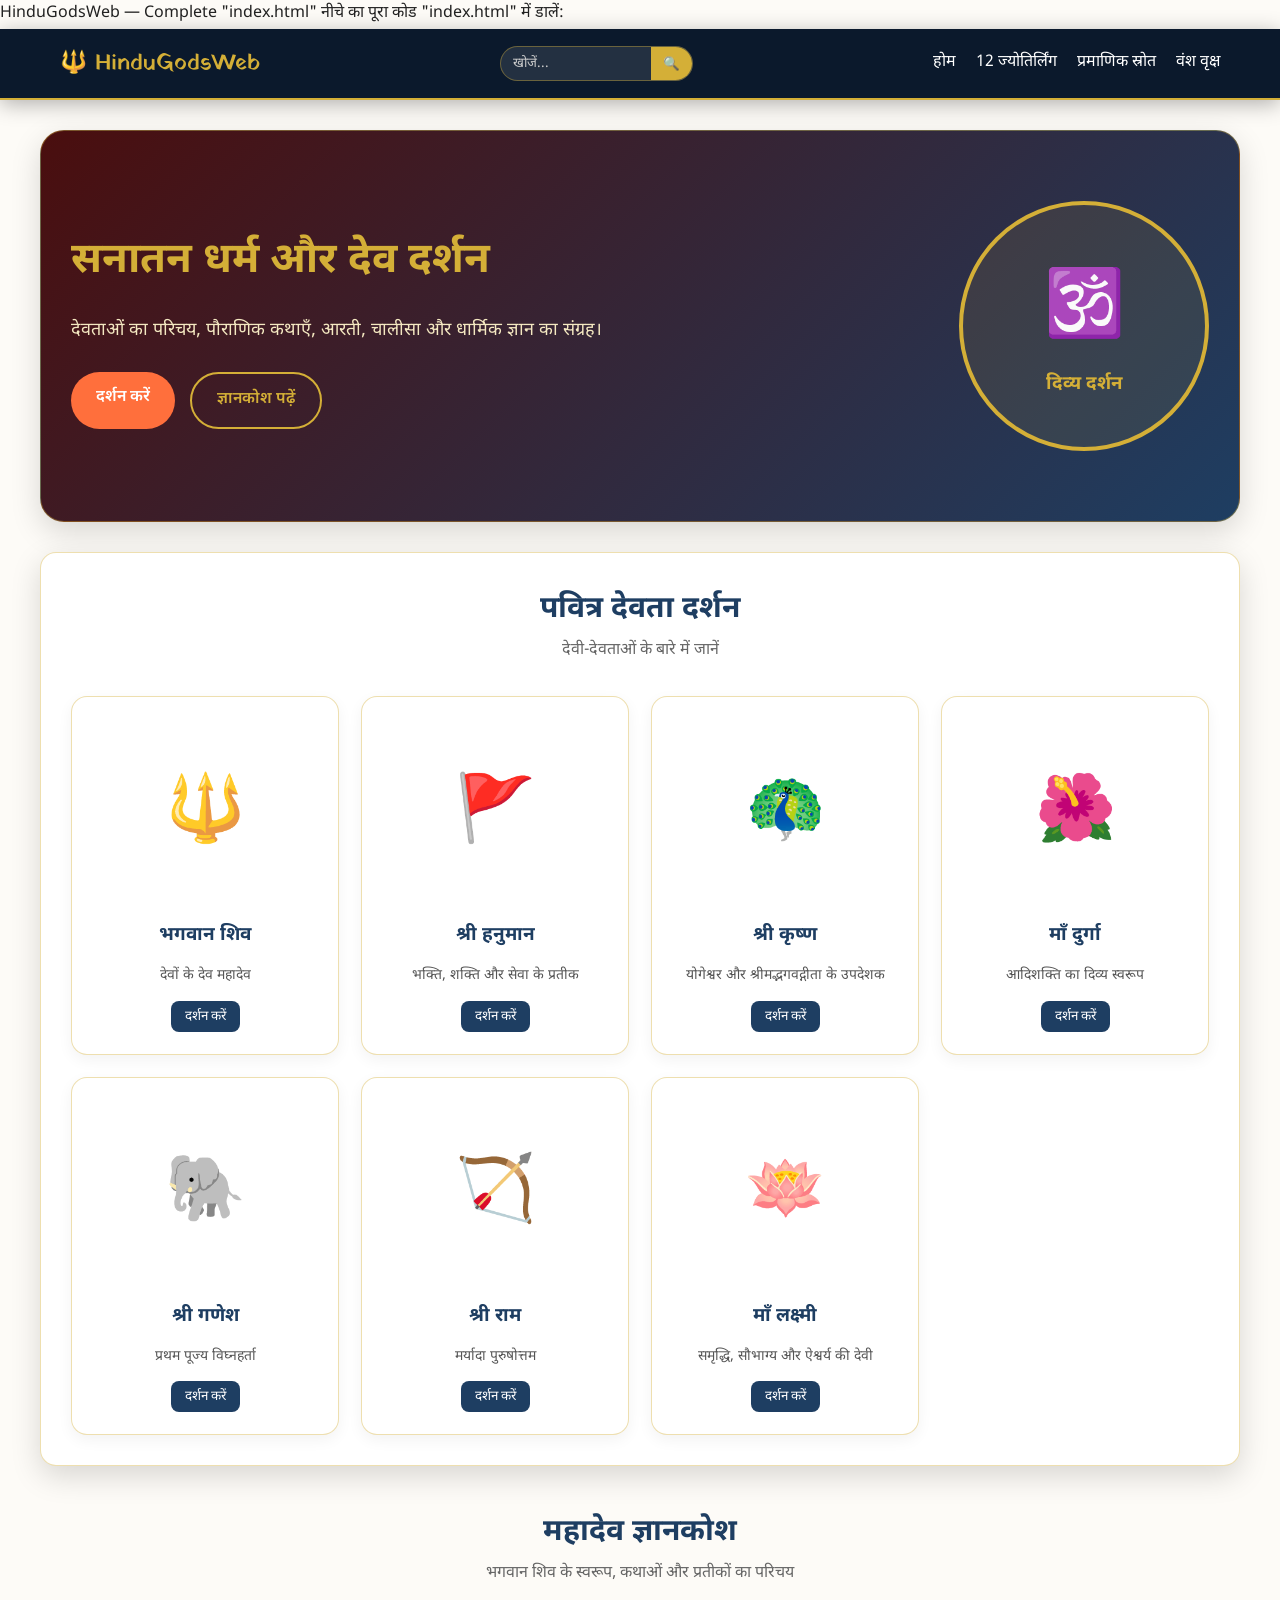
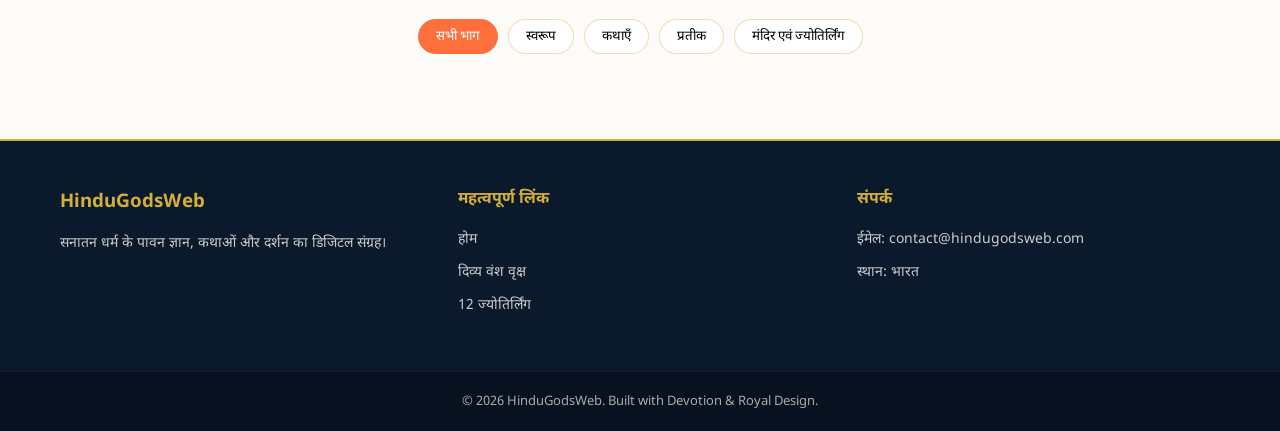
==== commit a7a34db3: "Update index.html" ====
--- a/index.html
+++ b/index.html
@@ -1,283 +1,800 @@
+HinduGodsWeb — Complete "index.html"
+
+नीचे का पूरा कोड "index.html" में डालें:
+
 <!DOCTYPE html>
 <html lang="hi">
 <head>
-    <meta charset="UTF-8">
-    <meta name="viewport" content="width=device-width, initial-scale=1.0">
-    <title>Hindu Gods - Sacred Portal</title>
-    <link href="https://fonts.googleapis.com/css2?family=Noto+Sans+Devanagari:wght@400;500;600;700&family=Yatra+One&display=swap" rel="stylesheet">
-    
-    <style>
-        /* =========================================================
-           1. YOUR ROYAL CRIMSON THEME CSS (NO ANIMATION)
-           ========================================================= */
-        :root {
-            --primary-blue: #0b192c;
-            --secondary-blue: #1e3e62;
-            --crimson-bg: linear-gradient(135deg, #4a0e0e 0%, #2a0808 100%);
-            --saffron: #ff6f3c;
-            --golden: #d4af37;
-            --golden-light: #f4e8c1;
-            --cream-bg: #fdfbf7;
-            --dark-charcoal: #222222;
-            --glass-bg: rgba(30, 10, 10, 0.85);
-            --border-color: rgba(212, 175, 55, 0.4);
-            --shadow: 0 10px 30px rgba(0,0,0,0.4);
-        }
-
-        * { box-sizing: border-box; margin: 0; padding: 0; scroll-behavior: smooth; }
-        
-        body {
-            font-family: 'Noto Sans Devanagari', sans-serif, Arial;
-            background-color: var(--cream-bg);
-            color: var(--dark-charcoal);
-            line-height: 1.8;
-        }
-
-        /* Navbar */
-        .navbar {
-            background: var(--primary-blue);
-            color: #fff;
-            position: sticky;
-            top: 0;
-            z-index: 1000;
-            box-shadow: 0 4px 20px rgba(0,0,0,0.3);
-            border-bottom: 2px solid var(--golden);
-        }
-        .nav-container { max-width: 1200px; margin: 0 auto; display: flex; align-items: center; justify-content: space-between; padding: 15px 20px; }
-        .nav-logo { display: flex; align-items: center; gap: 10px; cursor: pointer; font-family: 'Yatra One', cursive, sans-serif; font-size: 22px; color: var(--golden); }
-        .nav-links { display: flex; gap: 25px; }
-        .nav-links a { color: #fff; text-decoration: none; font-weight: 500; transition: color 0.3s; cursor: pointer; }
-        .nav-links a:hover { color: var(--saffron); }
-        .nav-search-bar { display: flex; background: rgba(255,255,255,0.1); border: 1px solid var(--border-color); border-radius: 20px; overflow: hidden; }
-        .nav-search-bar input { background: transparent; border: none; padding: 8px 15px; color: #fff; outline: none; font-family: inherit; }
-        .nav-search-bar input::placeholder { color: #ccc; }
-        .nav-search-bar button { background: var(--golden); border: none; padding: 0 12px; cursor: pointer; }
-        
-        /* Hero Section */
-        .hero-section { background: linear-gradient(135deg, #4a0e0e, #1e3e62); color: #fff; padding: 70px 20px; display: flex; align-items: center; justify-content: space-between; max-width: 1200px; margin: 30px auto; border-radius: 24px; border: 1px solid var(--border-color); box-shadow: var(--shadow); }
-        .hero-content { max-width: 600px; }
-        .hero-content h1 { font-size: 48px; color: var(--golden); margin-bottom: 15px; }
-        .hero-content p { font-size: 18px; color: var(--golden-light); margin-bottom: 30px; }
-        .hero-buttons { display: flex; gap: 15px; }
-        
-        .btn { padding: 12px 25px; border-radius: 30px; font-weight: 600; text-decoration: none; cursor: pointer; transition: all 0.3s; font-family: inherit; }
-        .btn-primary { background: var(--saffron); color: #fff; border: none; box-shadow: 0 4px 15px rgba(255,111,60,0.4); }
-        .btn-primary:hover { background: #e85a25; transform: translateY(-2px); }
-        .btn-secondary { background: transparent; color: var(--golden); border: 2px solid var(--golden); }
-        .btn-secondary:hover { background: var(--golden); color: #2a0808; }
-        
-        .hero-image .image-frame { width: 280px; height: 280px; border-radius: 50%; background: rgba(212, 175, 55, 0.1); border: 4px solid var(--golden); display: flex; flex-direction: column; align-items: center; justify-content: center; text-align: center; box-shadow: 0 0 30px rgba(212, 175, 55, 0.3); }
-        .spiritual-placeholder { font-size: 64px; margin-bottom: 10px; color: var(--golden); }
-
-        /* Cards & Sections */
-        .card { background: #fff; border: 1px solid var(--border-color); border-radius: 16px; padding: 30px; box-shadow: var(--shadow); max-width: 1200px; margin: 30px auto; }
-        .parts-container { max-width: 1200px; margin: 40px auto; padding: 0 20px; }
-        .section-title { text-align: center; margin-bottom: 30px; }
-        .section-title h2 { color: var(--secondary-blue); font-size: 32px; }
-        
-        .filter-buttons { display: flex; justify-content: center; gap: 10px; margin-bottom: 30px; flex-wrap: wrap; }
-        .filter-btn { background: #fff; border: 1px solid var(--border-color); padding: 8px 18px; border-radius: 20px; cursor: pointer; font-family: inherit; font-weight: 500; transition: all 0.3s; }
-        .filter-btn.active, .filter-btn:hover { background: var(--saffron); color: #fff; border-color: var(--saffron); }
-        
-        .grid-container { display: grid; grid-template-columns: repeat(auto-fill, minmax(280px, 1fr)); gap: 25px; }
-        .part-card { background: #fff; border: 1px solid var(--border-color); border-radius: 16px; padding: 25px; box-shadow: 0 5px 15px rgba(0,0,0,0.05); transition: transform 0.3s, box-shadow 0.3s; display: flex; flex-direction: column; justify-content: space-between; text-decoration: none; color: inherit;}
-        .part-card:hover { transform: translateY(-5px); box-shadow: 0 12px 30px rgba(11, 25, 44, 0.12); border-color: var(--saffron); }
-        .part-badge { background: var(--golden-light); color: var(--secondary-blue); padding: 4px 10px; border-radius: 8px; font-size: 12px; font-weight: 700; align-self: flex-start; margin-bottom: 12px; }
-        .part-card h3 { font-size: 20px; color: var(--secondary-blue); margin-bottom: 10px; }
-        .part-card p { font-size: 14.5px; color: #555; margin-bottom: 20px; }
-        .card-footer { display: flex; justify-content: space-between; align-items: center; border-top: 1px solid #eee; padding-top: 15px; }
-        .point-count { font-size: 13px; color: var(--saffron); font-weight: 600; }
-        .read-btn { background: var(--secondary-blue); color: #fff; border: none; padding: 6px 14px; border-radius: 8px; cursor: pointer; font-size: 13px; font-family: inherit; }
-        .read-btn:hover { background: var(--saffron); }
-
-        /* Detail View */
-        .detail-view { max-width: 900px; margin: 30px auto; padding: 40px; background: #fff; border-radius: 20px; box-shadow: var(--shadow); border: 1px solid var(--border-color); }
-        .breadcrumb { font-size: 14px; color: #666; margin-bottom: 20px; }
-        .breadcrumb a { color: var(--secondary-blue); text-decoration: none; }
-        .detail-header h1 { color: var(--secondary-blue); font-size: 36px; margin: 15px 0; }
-        .detail-intro { font-size: 17px; color: #444; margin-bottom: 30px; border-left: 4px solid var(--saffron); padding-left: 15px; background: rgba(255, 111, 60, 0.05); padding-top: 10px; padding-bottom: 10px; }
-        .toc-box { background: var(--golden-light); border: 1px solid var(--golden); border-radius: 12px; padding: 20px; margin-bottom: 30px; }
-        .toc-box h3 { font-size: 18px; color: var(--secondary-blue); margin-bottom: 12px; }
-        .toc-list { display: grid; grid-template-columns: repeat(auto-fill, minmax(220px, 1fr)); gap: 8px; list-style: none; }
-        .toc-list a { color: var(--secondary-blue); text-decoration: none; font-size: 13.5px; }
-        .toc-list a:hover { color: var(--saffron); text-decoration: underline; }
-        .point-item { background: #f9f9f9; border: 1px solid #eee; border-radius: 12px; padding: 22px; margin-bottom: 20px; }
-        .point-item h3 { color: var(--secondary-blue); font-size: 18px; margin-bottom: 10px; }
-        .point-source { margin-top: 10px; font-size: 13px; color: #666; display: flex; justify-content: space-between; align-items: center; border-top: 1px dashed #ddd; padding-top: 8px; }
-        .badge-verified { background: #e1f5fe; color: #0288d1; padding: 2px 8px; border-radius: 6px; font-size: 11px; font-weight: 600; }
-        .back-action { margin-top: 30px; display: flex; justify-content: space-between; }
-
-        /* Footer */
-        footer { background: var(--primary-blue); color: #fff; margin-top: 60px; border-top: 2px solid var(--golden); }
-        .footer-container { max-width: 1200px; margin: 0 auto; display: grid; grid-template-columns: repeat(auto-fit, minmax(250px, 1fr)); gap: 40px; padding: 50px 20px; }
-        .footer-col h3, .footer-col h4 { color: var(--golden); margin-bottom: 15px; }
-        .footer-col p, .footer-col li { font-size: 14px; color: #ccc; margin-bottom: 10px; list-style: none; }
-        .footer-col a { color: #ccc; text-decoration: none; }
-        .footer-col a:hover { color: var(--saffron); }
-        .footer-bottom { text-align: center; padding: 20px; background: rgba(0,0,0,0.3); font-size: 13px; color: #aaa; border-top: 1px solid rgba(255,255,255,0.05); }
-        
-        /* Helper Classes */
-        .hidden { display: none !important; }
-
-        @media (max-width: 768px) {
-            .nav-links { display: none; }
-            .hero-section { flex-direction: column; text-align: center; padding: 40px 20px; }
-            .hero-buttons { justify-content: center; }
-            .hero-image { margin-top: 30px; }
-        }
-    </style>
+<meta charset="UTF-8">
+<meta name="viewport" content="width=device-width, initial-scale=1.0">
+<title>Hindu Gods - Sacred Portal</title>
+<link href="https://fonts.googleapis.com/css2?family=Noto+Sans+Devanagari:wght@400;500;600;700&family=Yatra+One&display=swap" rel="stylesheet">
+
+<style>
+:root {
+    --primary-blue: #0b192c;
+    --secondary-blue: #1e3e62;
+    --crimson-bg: linear-gradient(135deg,#4a0e0e 0%,#2a0808 100%);
+    --saffron: #ff6f3c;
+    --golden: #d4af37;
+    --golden-light: #f4e8c1;
+    --cream-bg: #fdfbf7;
+    --dark-charcoal: #222;
+    --border-color: rgba(212,175,55,.4);
+    --shadow: 0 10px 30px rgba(0,0,0,.15);
+}
+
+* {
+    box-sizing: border-box;
+    margin: 0;
+    padding: 0;
+    scroll-behavior: smooth;
+}
+
+body {
+    font-family: 'Noto Sans Devanagari',sans-serif,Arial;
+    background: var(--cream-bg);
+    color: var(--dark-charcoal);
+    line-height: 1.8;
+}
+
+/* NAVBAR */
+.navbar {
+    background: var(--primary-blue);
+    color: white;
+    position: sticky;
+    top: 0;
+    z-index: 1000;
+    box-shadow: 0 4px 20px rgba(0,0,0,.3);
+    border-bottom: 2px solid var(--golden);
+}
+
+.nav-container {
+    max-width: 1200px;
+    margin: auto;
+    display: flex;
+    align-items: center;
+    justify-content: space-between;
+    gap: 15px;
+    padding: 15px 20px;
+}
+
+.nav-logo {
+    cursor: pointer;
+    font-family: 'Yatra One',cursive;
+    font-size: 22px;
+    color: var(--golden);
+    white-space: nowrap;
+}
+
+.nav-links {
+    display: flex;
+    gap: 20px;
+    flex-wrap: wrap;
+}
+
+.nav-links a {
+    color: white;
+    text-decoration: none;
+    cursor: pointer;
+}
+
+.nav-links a:hover {
+    color: var(--saffron);
+}
+
+.nav-search-bar {
+    display: flex;
+    background: rgba(255,255,255,.1);
+    border: 1px solid var(--border-color);
+    border-radius: 20px;
+    overflow: hidden;
+}
+
+.nav-search-bar input {
+    width: 150px;
+    background: transparent;
+    border: none;
+    padding: 8px 12px;
+    color: white;
+    outline: none;
+    font-family: inherit;
+}
+
+.nav-search-bar input::placeholder {
+    color: #ccc;
+}
+
+.nav-search-bar button {
+    background: var(--golden);
+    border: none;
+    padding: 0 12px;
+    cursor: pointer;
+}
+
+/* HERO */
+.hero-section {
+    background: linear-gradient(135deg,#4a0e0e,#1e3e62);
+    color: white;
+    padding: 70px 30px;
+    display: flex;
+    align-items: center;
+    justify-content: space-between;
+    gap: 30px;
+    max-width: 1200px;
+    margin: 30px auto;
+    border-radius: 24px;
+    border: 1px solid var(--border-color);
+    box-shadow: var(--shadow);
+}
+
+.hero-content {
+    max-width: 650px;
+}
+
+.hero-content h1 {
+    font-size: 42px;
+    color: var(--golden);
+    margin-bottom: 15px;
+}
+
+.hero-content p {
+    font-size: 18px;
+    color: var(--golden-light);
+    margin-bottom: 25px;
+}
+
+.hero-buttons {
+    display: flex;
+    gap: 15px;
+    flex-wrap: wrap;
+}
+
+.btn {
+    display: inline-block;
+    padding: 12px 25px;
+    border-radius: 30px;
+    font-weight: 600;
+    text-decoration: none;
+    cursor: pointer;
+    font-family: inherit;
+}
+
+.btn-primary {
+    background: var(--saffron);
+    color: white;
+    border: none;
+}
+
+.btn-secondary {
+    background: transparent;
+    color: var(--golden);
+    border: 2px solid var(--golden);
+}
+
+.hero-image .image-frame {
+    width: 250px;
+    height: 250px;
+    border-radius: 50%;
+    background: rgba(212,175,55,.1);
+    border: 4px solid var(--golden);
+    display: flex;
+    flex-direction: column;
+    align-items: center;
+    justify-content: center;
+    text-align: center;
+}
+
+.spiritual-placeholder {
+    font-size: 65px;
+    color: var(--golden);
+}
+
+/* SECTIONS */
+.card {
+    background: white;
+    border: 1px solid var(--border-color);
+    border-radius: 16px;
+    padding: 30px;
+    box-shadow: var(--shadow);
+    max-width: 1200px;
+    margin: 30px auto;
+}
+
+.parts-container {
+    max-width: 1200px;
+    margin: 40px auto;
+    padding: 0 20px;
+}
+
+.section-title {
+    text-align: center;
+    margin-bottom: 30px;
+}
+
+.section-title h2 {
+    color: var(--secondary-blue);
+    font-size: 30px;
+}
+
+.section-title p {
+    color: #666;
+}
+
+/* GRID */
+.grid-container {
+    display: grid;
+    grid-template-columns: repeat(auto-fill,minmax(240px,1fr));
+    gap: 22px;
+}
+
+.part-card {
+    background: white;
+    border: 1px solid var(--border-color);
+    border-radius: 16px;
+    padding: 22px;
+    box-shadow: 0 5px 15px rgba(0,0,0,.05);
+    display: flex;
+    flex-direction: column;
+    text-decoration: none;
+    color: inherit;
+    min-width: 0;
+}
+
+.part-card:hover {
+    border-color: var(--saffron);
+}
+
+.part-card h3 {
+    font-size: 19px;
+    color: var(--secondary-blue);
+    margin: 10px 0;
+}
+
+.part-card p {
+    font-size: 14px;
+    color: #555;
+}
+
+.god-card {
+    text-align: center;
+    align-items: center;
+}
+
+.god-card-image {
+    width: 100%;
+    height: 190px;
+    object-fit: cover;
+    border-radius: 12px;
+    border: 1px solid var(--border-color);
+    background: var(--golden-light);
+}
+
+.fallback-icon {
+    font-size: 65px;
+    min-height: 190px;
+    display: flex;
+    align-items: center;
+    justify-content: center;
+}
+
+.god-card .read-btn {
+    margin-top: 12px;
+}
+
+.part-badge {
+    background: var(--golden-light);
+    color: var(--secondary-blue);
+    padding: 4px 10px;
+    border-radius: 8px;
+    font-size: 12px;
+    font-weight: 700;
+    align-self: flex-start;
+    margin-bottom: 12px;
+}
+
+.card-footer {
+    display: flex;
+    justify-content: space-between;
+    align-items: center;
+    border-top: 1px solid #eee;
+    padding-top: 15px;
+    margin-top: 15px;
+}
+
+.point-count {
+    font-size: 13px;
+    color: var(--saffron);
+    font-weight: 600;
+}
+
+.read-btn {
+    background: var(--secondary-blue);
+    color: white;
+    border: none;
+    padding: 7px 14px;
+    border-radius: 8px;
+    cursor: pointer;
+    font-family: inherit;
+}
+
+/* FILTERS */
+.filter-buttons {
+    display: flex;
+    justify-content: center;
+    gap: 10px;
+    margin-bottom: 25px;
+    flex-wrap: wrap;
+}
+
+.filter-btn {
+    background: white;
+    border: 1px solid var(--border-color);
+    padding: 8px 17px;
+    border-radius: 20px;
+    cursor: pointer;
+    font-family: inherit;
+}
+
+.filter-btn.active,
+.filter-btn:hover {
+    background: var(--saffron);
+    color: white;
+    border-color: var(--saffron);
+}
+
+/* DETAIL VIEW */
+.detail-view {
+    max-width: 900px;
+    margin: 30px auto;
+    padding: 35px;
+    background: white;
+    border-radius: 20px;
+    box-shadow: var(--shadow);
+    border: 1px solid var(--border-color);
+}
+
+.breadcrumb {
+    font-size: 14px;
+    color: #666;
+    margin-bottom: 20px;
+}
+
+.detail-header h1 {
+    color: var(--secondary-blue);
+    font-size: 32px;
+    margin: 15px 0;
+}
+
+.detail-intro {
+    font-size: 16px;
+    color: #444;
+    margin-bottom: 25px;
+    border-left: 4px solid var(--saffron);
+    padding: 12px 15px;
+    background: rgba(255,111,60,.05);
+}
+
+.toc-box {
+    background: var(--golden-light);
+    border: 1px solid var(--golden);
+    border-radius: 12px;
+    padding: 20px;
+    margin-bottom: 25px;
+}
+
+.toc-list {
+    display: grid;
+    grid-template-columns: repeat(auto-fill,minmax(200px,1fr));
+    gap: 8px;
+    list-style: none;
+}
+
+.toc-list a {
+    color: var(--secondary-blue);
+    text-decoration: none;
+    font-size: 14px;
+}
+
+.point-item {
+    background: #f9f9f9;
+    border: 1px solid #eee;
+    border-radius: 12px;
+    padding: 20px;
+    margin-bottom: 16px;
+}
+
+.point-item h3 {
+    color: var(--secondary-blue);
+    margin-bottom: 8px;
+}
+
+.point-source {
+    margin-top: 10px;
+    font-size: 12px;
+    color: #666;
+    border-top: 1px dashed #ddd;
+    padding-top: 8px;
+}
+
+.back-action {
+    margin-top: 25px;
+}
+
+/* JYOTIRLINGA */
+.jyoti-card {
+    background: white;
+    border: 1px solid var(--border-color);
+    border-radius: 14px;
+    padding: 20px;
+    margin-bottom: 15px;
+}
+
+.jyoti-card h3 {
+    color: var(--secondary-blue);
+    margin-bottom: 8px;
+}
+
+.source-card {
+    background: white;
+    border: 1px solid var(--border-color);
+    border-radius: 12px;
+    padding: 20px;
+    margin-bottom: 15px;
+}
+
+.hidden {
+    display: none !important;
+}
+
+/* FOOTER */
+footer {
+    background: var(--primary-blue);
+    color: white;
+    margin-top: 60px;
+    border-top: 2px solid var(--golden);
+}
+
+.footer-container {
+    max-width: 1200px;
+    margin: auto;
+    display: grid;
+    grid-template-columns: repeat(auto-fit,minmax(220px,1fr));
+    gap: 35px;
+    padding: 45px 20px;
+}
+
+.footer-col h3,
+.footer-col h4 {
+    color: var(--golden);
+    margin-bottom: 12px;
+}
+
+.footer-col p,
+.footer-col li {
+    font-size: 14px;
+    color: #ccc;
+    margin-bottom: 8px;
+    list-style: none;
+}
+
+.footer-col a {
+    color: #ccc;
+    text-decoration: none;
+}
+
+.footer-bottom {
+    text-align: center;
+    padding: 18px;
+    background: rgba(0,0,0,.3);
+    font-size: 13px;
+    color: #aaa;
+    border-top: 1px solid rgba(255,255,255,.05);
+}
+
+.no-results {
+    text-align: center;
+    padding: 30px;
+    color: #666;
+    grid-column: 1/-1;
+}
+
+@media(max-width:768px) {
+    .nav-container {
+        flex-wrap: wrap;
+    }
+
+    .nav-links {
+        width: 100%;
+        justify-content: center;
+        gap: 12px;
+    }
+
+    .nav-search-bar {
+        margin-left: auto;
+    }
+
+    .hero-section {
+        flex-direction: column;
+        text-align: center;
+        padding: 40px 20px;
+        margin: 15px;
+    }
+
+    .hero-content h1 {
+        font-size: 30px;
+    }
+
+    .hero-buttons {
+        justify-content: center;
+    }
+
+    .hero-image {
+        margin-top: 15px;
+    }
+
+    .hero-image .image-frame {
+        width: 190px;
+        height: 190px;
+    }
+
+    .card {
+        margin: 15px;
+        padding: 20px;
+    }
+
+    .detail-view {
+        margin: 15px;
+        padding: 22px;
+    }
+
+    .detail-header h1 {
+        font-size: 25px;
+    }
+}
+</style>
 </head>
 
 <body>
 
-    <!-- =========================================================
-         NAVBAR
-         ========================================================= -->
-    <nav class="navbar">
-        <div class="nav-container">
-            <div class="nav-logo" onclick="showHome()">🔱 HinduGodsWeb</div>
-            <div class="nav-search-bar">
-                <input type="text" placeholder="खोजें...">
-                <button>🔍</button>
+<!-- NAVBAR -->
+<nav class="navbar">
+    <div class="nav-container">
+        <div class="nav-logo" onclick="showHome()">🔱 HinduGodsWeb</div>
+
+        <div class="nav-search-bar">
+            <input type="text" id="siteSearch" placeholder="खोजें..." aria-label="खोजें">
+            <button onclick="searchSite()">🔍</button>
+        </div>
+
+        <div class="nav-links">
+            <a onclick="showHome()">होम</a>
+            <a onclick="showJyotirlinga()">12 ज्योतिर्लिंग</a>
+            <a onclick="showSources()">प्रमाणिक स्रोत</a>
+            <a href="vansh_vriksh.html">वंश वृक्ष</a>
+        </div>
+    </div>
+</nav>
+
+<!-- HOME VIEW -->
+<div id="homeView">
+
+    <section class="hero-section">
+        <div class="hero-content">
+            <h1>सनातन धर्म और देव दर्शन</h1>
+            <p>देवताओं का परिचय, पौराणिक कथाएँ, आरती, चालीसा और धार्मिक ज्ञान का संग्रह।</p>
+            <div class="hero-buttons">
+                <a href="#gods-section" class="btn btn-primary">दर्शन करें</a>
+                <a href="#encyclopedia" class="btn btn-secondary">ज्ञानकोश पढ़ें</a>
             </div>
-            <div class="nav-links">
-                <a onclick="showHome()">होम</a>
-                <a onclick="showJyotirlinga()">12 ज्योतिर्लिंग</a>
-                <a onclick="showSources()">प्रमाणिक स्रोत</a>
-                <a href="vansh_vriksh.html">वंश वृक्ष</a>
+        </div>
+
+        <div class="hero-image">
+            <div class="image-frame">
+                <div class="spiritual-placeholder">🕉️</div>
+                <h3 style="color:var(--golden)">दिव्य दर्शन</h3>
             </div>
         </div>
-    </nav>
-
-    <!-- =========================================================
-         MAIN HOME VIEW
-         ========================================================= -->
-    <div id="homeView">
-        
-        <!-- Hero Section -->
-        <div class="hero-section">
-            <div class="hero-content">
-                <h1>सनातन धर्म और देव दर्शन</h1>
-                <p>संपूर्ण ज्ञानकोश, 12 ज्योतिर्लिंग, आरती, चालीसा और पौराणिक कथाओं का पावन संग्रह।</p>
-                <div class="hero-buttons">
-                    <a href="#gods-section" class="btn btn-primary">दर्शन करें</a>
-                    <a href="#encyclopedia" class="btn btn-secondary">ज्ञानकोश पढ़ें</a>
-                </div>
-            </div>
-            <div class="hero-image">
-                <div class="image-frame">
-                    <div class="spiritual-placeholder">🕉️</div>
-                    <h3 style="color:var(--golden)">दिव्य दर्शन</h3>
-                </div>
-            </div>
-        </div>
-
-        <!-- Gods Section -->
-        <div id="gods-section" class="card">
-            <div class="section-title">
-                <h2>पवित्र देवता दर्शन</h2>
-            </div>
-            <div class="grid-container">
-                <a href="shiva.html" class="part-card" style="text-align:center;">
-                    <div style="font-size:40px; margin-bottom:10px;">🔱</div>
-                    <h3>भगवान शिव</h3>
-                </a>
-                <a href="hanuman.html" class="part-card" style="text-align:center;">
-                    <div style="font-size:40px; margin-bottom:10px;">🚩</div>
-                    <h3>श्री हनुमान</h3>
-                </a>
-                <a href="krishna.html" class="part-card" style="text-align:center;">
-                    <div style="font-size:40px; margin-bottom:10px;">🦚</div>
-                    <h3>श्री कृष्ण</h3>
-                </a>
-                <a href="durga.html" class="part-card" style="text-align:center;">
-                    <div style="font-size:40px; margin-bottom:10px;">🌺</div>
-                    <h3>माँ दुर्गा</h3>
-                </a>
-                <a href="ganesh.html" class="part-card" style="text-align:center;">
-                    <div style="font-size:40px; margin-bottom:10px;">🐘</div>
-                    <h3>श्री गणेश</h3>
-                </a>
-                <a href="ram.html" class="part-card" style="text-align:center;">
-                    <div style="font-size:40px; margin-bottom:10px;">🏹</div>
-                    <h3>श्री राम</h3>
-                </a>
-            </div>
-        </div>
-
-        <!-- Encyclopedia Container -->
-        <div id="encyclopedia" class="parts-container">
-            <div class="section-title">
-                <h2>महादेव ज्ञानकोश</h2>
-            </div>
-            <div class="filter-buttons">
-                <button class="filter-btn active" onclick="filterParts('all')">सभी भाग</button>
-                <button class="filter-btn" onclick="filterParts('स्वरूप')">स्वरूप</button>
-                <button class="filter-btn" onclick="filterParts('कथाएँ')">कथाएँ</button>
-                <button class="filter-btn" onclick="filterParts('प्रतीक')">प्रतीक</button>
-                <button class="filter-btn" onclick="filterParts('मंदिर एवं ज्योतिर्लिंग')">मंदिर एवं ज्योतिर्लिंग</button>
-            </div>
-            <div id="partsGrid" class="grid-container"></div>
+    </section>
+
+    <!-- GODS SECTION -->
+    <section id="gods-section" class="card">
+        <div class="section-title">
+            <h2>पवित्र देवता दर्शन</h2>
+            <p>देवी-देवताओं के बारे में जानें</p>
+        </div>
+
+        <div class="grid-container" id="godsGrid">
+
+            <a href="shiva.html" class="part-card god-card" data-god-card>
+                <div class="fallback-icon">🔱</div>
+                <h3>भगवान शिव</h3>
+                <p>देवों के देव महादेव</p>
+                <button class="read-btn" type="button">दर्शन करें</button>
+            </a>
+
+            <a href="hanuman.html" class="part-card god-card" data-god-card>
+                <div class="fallback-icon">🚩</div>
+                <h3>श्री हनुमान</h3>
+                <p>भक्ति, शक्ति और सेवा के प्रतीक</p>
+                <button class="read-btn" type="button">दर्शन करें</button>
+            </a>
+
+            <a href="krishna.html" class="part-card god-card" data-god-card>
+                <div class="fallback-icon">🦚</div>
+                <h3>श्री कृष्ण</h3>
+                <p>योगेश्वर और श्रीमद्भगवद्गीता के उपदेशक</p>
+                <button class="read-btn" type="button">दर्शन करें</button>
+            </a>
+
+            <a href="durga.html" class="part-card god-card" data-god-card>
+                <div class="fallback-icon">🌺</div>
+                <h3>माँ दुर्गा</h3>
+                <p>आदिशक्ति का दिव्य स्वरूप</p>
+                <button class="read-btn" type="button">दर्शन करें</button>
+            </a>
+
+            <a href="ganesh.html" class="part-card god-card" data-god-card>
+                <div class="fallback-icon">🐘</div>
+                <h3>श्री गणेश</h3>
+                <p>प्रथम पूज्य विघ्नहर्ता</p>
+                <button class="read-btn" type="button">दर्शन करें</button>
+            </a>
+
+            <a href="ram.html" class="part-card god-card" data-god-card>
+                <div class="fallback-icon">🏹</div>
+                <h3>श्री राम</h3>
+                <p>मर्यादा पुरुषोत्तम</p>
+                <button class="read-btn" type="button">दर्शन करें</button>
+            </a>
+
+            <a href="laxmi.html" class="part-card god-card" data-god-card>
+                <div class="fallback-icon">🪷</div>
+                <h3>माँ लक्ष्मी</h3>
+                <p>समृद्धि, सौभाग्य और ऐश्वर्य की देवी</p>
+                <button class="read-btn" type="button">दर्शन करें</button>
+            </a>
+
+        </div>
+    </section>
+
+    <!-- ENCYCLOPEDIA -->
+    <section id="encyclopedia" class="parts-container">
+        <div class="section-title">
+            <h2>महादेव ज्ञानकोश</h2>
+            <p>भगवान शिव के स्वरूप, कथाओं और प्रतीकों का परिचय</p>
+        </div>
+
+        <div class="filter-buttons">
+            <button class="filter-btn active" onclick="filterParts('all',this)">सभी भाग</button>
+            <button class="filter-btn" onclick="filterParts('स्वरूप',this)">स्वरूप</button>
+            <button class="filter-btn" onclick="filterParts('कथाएँ',this)">कथाएँ</button>
+            <button class="filter-btn" onclick="filterParts('प्रतीक',this)">प्रतीक</button>
+            <button class="filter-btn" onclick="filterParts('मंदिर एवं ज्योतिर्लिंग',this)">मंदिर एवं ज्योतिर्लिंग</button>
+        </div>
+
+        <div id="partsGrid" class="grid-container"></div>
+    </section>
+
+</div>
+
+<!-- DETAIL VIEW -->
+<div id="detailView" class="detail-view hidden"></div>
+
+<!-- JYOTIRLINGA VIEW -->
+<div id="jyotirlingaView" class="parts-container hidden"></div>
+
+<!-- SOURCES VIEW -->
+<div id="sourcesView" class="parts-container hidden"></div>
+
+<!-- FOOTER -->
+<footer>
+    <div class="footer-container">
+        <div class="footer-col">
+            <h3>HinduGodsWeb</h3>
+            <p>सनातन धर्म के पावन ज्ञान, कथाओं और दर्शन का डिजिटल संग्रह।</p>
+        </div>
+
+        <div class="footer-col">
+            <h4>महत्वपूर्ण लिंक</h4>
+            <ul>
+                <li><a href="#" onclick="showHome();return false;">होम</a></li>
+                <li><a href="vansh_vriksh.html">दिव्य वंश वृक्ष</a></li>
+                <li><a href="#" onclick="showJyotirlinga();return false;">12 ज्योतिर्लिंग</a></li>
+            </ul>
+        </div>
+
+        <div class="footer-col">
+            <h4>संपर्क</h4>
+            <p>ईमेल: contact@hindugodsweb.com</p>
+            <p>स्थान: भारत</p>
         </div>
     </div>
 
-    <!-- =========================================================
-         DETAIL VIEW (Hidden by default)
-         ========================================================= -->
-    <div id="detailView" class="detail-view hidden"></div>
-
-    <!-- =========================================================
-         JYOTIRLINGA VIEW (Hidden by default)
-         ========================================================= -->
-    <div id="jyotirlingaView" class="parts-container hidden"></div>
-
-    <!-- =========================================================
-         SOURCES VIEW (Hidden by default)
-         ========================================================= -->
-    <div id="sourcesView" class="parts-container hidden"></div>
-
-    <!-- =========================================================
-         FOOTER
-         ========================================================= -->
-    <footer>
-        <div class="footer-container">
-            <div class="footer-col">
-                <h3>HinduGodsWeb</h3>
-                <p>सनातन धर्म के पावन ज्ञान, कथाओं और दर्शन का प्रामाणिक डिजिटल पोर्टल।</p>
-            </div>
-            <div class="footer-col">
-                <h4>महत्वपूर्ण लिंक</h4>
-                <li><a style="cursor:pointer;" onclick="showHome()">होम</a></li>
-                <li><a href="vansh_vriksh.html">दिव्य वंश वृक्ष</a></li>
-                <li><a style="cursor:pointer;" onclick="showJyotirlinga()">12 ज्योतिर्लिंग</a></li>
-            </div>
-            <div class="footer-col">
-                <h4>संपर्क</h4>
-                <p>ईमेल: contact@hindugodsweb.com</p>
-                <p>स्थान: भारत</p>
-            </div>
-        </div>
-        <div class="footer-bottom">
-            &copy; 2026 HinduGodsWeb. Built with 100% Devotion & Royal Design.
-        </div>
-    </footer>
-
-    <!-- =========================================================
-         JAVASCRIPT (Encyclopedia Logic Only - No Animation)
-         ========================================================= -->
-    <script>
-        document.addEventListener("DOMContentLoaded", () => {
-            // Render Encyclopedia Data Immediately on Page Load
-            renderPartsGrid(partsData);
-        });
-
-        // 2. YOUR ENCYCLOPEDIA DATABASE (Preserved 100%)
-        const partsData = [
-            { id: 1, title: "भगवान शिव का परिचय", category: "स्वरूप", shortDesc: "भगवान शिव हिंदू धर्म के प्रमुख देवताओं में से एक हैं जिन्हें महादेव कहा जाता है।", intro: "भगवान शिव सनातन हिंदू धर्म के प्रमुख देवताओं में से एक हैं। उन्हें देवों के देव महादेव और भोलेनाथ के रूप में पूजा जाता है।", points: Array.from({ length: 20 }, (_, i) => ({ id: i + 1, heading: `${i + 1}. भगवान शिव का दार्शनिक और पौराणिक आयाम`, body: `यह बिंदु भगवान शिव के समग्र स्वरूप, उनकी दिव्यता और सनातन संस्कृति में उनके स्थान की व्याख्या करता है। शिव का अर्थ है 'कल्याणकारी'।`, source: "शिव महापुराण, रुद्रसंहिता", status: "संदर्भ जाँचा गया" })) },
-            { id: 2, title: "भगवान शिव के नाम और उनके अर्थ", category: "स्वरूप", shortDesc: "महादेव, भोलेनाथ, शंकर, शंभू और अन्य सहस्त्र नामों का गूढ़ अर्थ।", intro: "महादेव के विभिन्न नाम उनके अनगिनत गुणों और स्वभाव को दर्शाते हैं।", points: Array.from({ length: 20 }, (_, i) => ({ id: i + 1, heading: `${i + 1}. पावन नाम एवं महिमा`, body: `शिव के इस नाम का स्मरण करने से भक्तों के सभी प्रकार के कष्ट दूर होते हैं। वे आशुतोष हैं जो शीघ्र प्रसन्न होते हैं।`, source: "शिव महापुराण, शतरुद्रसंहिता", status: "संदर्भ जाँचा गया" })) },
-            { id: 3, title: "भगवान शिव का स्वरूप", category: "स्वरूप", shortDesc: "कैलाशवासी, जटाधारी, नीलकंठ और भस्म विभूति धारी दिव्य स्वरूप का वर्णन।", intro: "शिव का रूप अलौकिक है। वे शरीर पर भस्म रमाते हैं, जटाओं में गंगा और मस्तक पर चंद्रमा धारण करते हैं।", points: Array.from({ length: 20 }, (_, i) => ({ id: i + 1, heading: `${i + 1}. स्वरूप विशेषता`, body: `शिव का यह रूप साधकों को सांसारिक मोह-माया से परे उठकर आत्मज्ञान प्राप्त करने की प्रेरणा देता है।`, source: "लिंग पुराण", status: "परंपरा-आधारित विवरण" })) },
-            { id: 4, title: "भगवान शिव का परिवार", category: "कथाएँ", shortDesc: "माता पार्वती, पुत्र गणेश, कार्तिकेय और नंदी सहित संपूर्ण शिव परिवार।", intro: "शिव परिवार आदर्श और समन्वय का प्रतीक है। उनके परिवार में विरोधी प्रवृत्तियों के प्राणी भी प्रेम से रहते हैं।", points: Array.from({ length: 20 }, (_, i) => ({ id: i + 1, heading: `${i + 1}. शिव परिवार प्रसंग`, body: `शिव परिवार का प्रत्येक सदस्य धर्म, ज्ञान, शक्ति और विवेक का आदर्श प्रस्तुत करता है।`, source: "शिव पुराण, पार्वती खंड", status: "संदर्भ जाँचा गया" })) },
-            { id: 5, title: "भगवान शिव और देवी पार्वती", category: "कथाएँ", shortDesc: "सती का पुनर्जन्म, पार्वती तपस्या, और शिव-पार्वती विवाह की पावन गाथा।", intro: "शिव और पार्वती का मिलन पुरुष और प्रकृति (ब्रह्म और माया) का शाश्वत योग है।", points: Array.from({ length: 20 }, (_, i) => ({ id: i + 1, heading: `${i + 1}. शिव-पार्वती लीला`, body: `माता पार्वती की कठिन तपस्या और शिव की परीक्षा के उपरांत उनका दिव्य विवाह संपन्न हुआ।`, source: "कुमारसंभवम् / शिव पुराण", status: "संदर्भ जाँचा गया" })) },
-            { id: 6, title: "गणेश और कार्तिकेय", category: "कथाएँ", shortDesc: "प्रथम पूज्य श्री गणेश और सेनापति कार्तिकेय के जन्म व प्रसंग।", intro: "शिव और पार्वती के दोनों पुत्र अपनी बुद्धिमत्ता, वीरता और दिव्यता के लिए संपूर्ण ब्रह्मांड में पूजनीय हैं।", points: Array.from({ length: 20 }, (_, i) => ({ id: i + 1, heading: `${i + 1}. बाल लीला एवं महिमा`, body: `गणेश जी विघ्नहर्ता हैं और कार्तिकेय देवताओं की सेना के महासेनापति हैं।`, source: "शिव पुराण, रुद्रसंहिता", status: "संदर्भ जाँचा गया" })) },
-            { id: 7, title: "भगवान शिव के प्रमुख प्रतीक", category: "प्रतीक", shortDesc: "रुद्राक्ष, व्याघ्रचर्म, सर्प, भस्म और चंद्रमस्तक जैसे sacred symbols का अर्थ।", intro: "भगवान शिव से जुड़े प्रत्येक प्रतीक के पीछे एक गहरा आध्यात्मिक और ब्रह्मांडीय विज्ञान छिपा हुआ है।", points: Array.from({ length: 20 }, (_, i) => ({ id: i + 1, heading: `${i + 1}. प्रतीक रहस्य`, body: `रुद्राक्ष को शिव के नेत्रों के अश्रु से उत्पन्न माना गया है जो स्वास्थ्य और ध्यान में सहायक है।`, source: "शिव महापुराण", status: "संदर्भ जाँचा गया" })) },
-            { id: 8, title: "भगवान शिव की तीसरी आँख", category: "प्रतीक", shortDesc: "ज्ञान का चक्षु, प्रलय की अग्नि और कामदेव के दहन का पावन प्रसंग।", intro: "शिव की तीसरी आँख+    <div class="footer-bottom">
+        &copy; 2026 HinduGodsWeb. Built with Devotion & Royal Design.
+    </div>
+</footer>
+
+<script>
+/* ==========================================
+   1. ENCYCLOPEDIA DATABASE
+========================================== */
+
+const partsData = [
+    {
+        id:1,
+        title:"भगवान शिव का परिचय",
+        category:"स्वरूप",
+        shortDesc:"भगवान शिव हिंदू धर्म के प्रमुख देवताओं में से एक हैं।",
+        intro:"भगवान शिव को महादेव, भोलेनाथ, शंकर और रुद्र जैसे अनेक नामों से जाना जाता है। शैव परंपरा में उनका विशेष स्थान है।",
+        points:[
+            ["महादेव का अर्थ","महादेव का अर्थ है देवों के देव। यह नाम शिव की सर्वोच्च दिव्यता को व्यक्त करता है।","शैव परंपरा"],
+            ["भोलेनाथ","भोलेनाथ नाम उनकी सरलता और भक्तों के प्रति करुणा को दर्शाता है।","लोकभक्ति परंपरा"],
+            ["शिव का अर्थ","शिव शब्द का सामान्य अर्थ कल्याणकारी माना जाता है।","संस्कृत परंपरा"],
+            ["शैव परंपरा","शैव परंपरा में भगवान शिव को आराध्य देव के रूप में पूजा जाता है।","शैव आगम एवं पुराण"],
+            ["ध्यान और योग","शिव को योग और ध्यान से जुड़ी परंपराओं में आदियोगी के रूप में भी स्मरण किया जाता है।","योग परंपरा"]
+        ]
+    },
+    {
+        id:2,
+        title:"भगवान शिव के नाम और अर्थ",
+        category:"स्वरूप",
+        shortDesc:"महादेव, शंकर, शंभू, रुद्र और नीलकंठ जैसे नामों का परिचय।",
+        intro:"भगवान शिव के अनेक नाम उनके विभिन्न गुणों, स्वरूपों और पौराणिक प्रसंगों को व्यक्त करते हैं।",
+        points:[
+            ["महादेव","देवों के देव के रूप में पूजित।","शैव परंपरा"],
+            ["शंकर","कल्याण करने वाले।","संस्कृत परंपरा"],
+            ["शंभू","कल्याण और मंगल से जुड़ा नाम।","शिव परंपरा"],
+            ["रुद्र","वैदिक साहित्य में वर्णित एक शक्तिशाली देवस्वरूप।","ऋग्वेद"],
+            ["नीलकंठ","समुद्र मंथन के हलाहल प्रसंग से जुड़ा नाम।","भागवत पुराण एवं शिव पुराण"],
+            ["पशुपतिनाथ","समस्त जीवों के स्वामी के रूप में पूजित।","शैव परंपरा"]
+        ]
+    },
+    {
+        id:3,
+        title:"भगवान शिव का दिव्य स्वरूप",
+        category:"स्वरूप",
+        shortDesc:"जटाएँ, गंगा, चंद्रमा, त्रिशूल और भस्म का धार्मिक महत्व।",
+        intro:"भगवान शिव के स्वरूप में अनेक प्रतीक दिखाई देते हैं। इनका धार्मिक और दार्शनिक अर्थ अलग-अलग परंपराओं में समझाया जाता है।",
+        points:[
+            ["जटाएँ","शिव के जटाधारी स्वरूप का वर्णन अनेक धार्मिक चित्रणों में मिलता है।","शिव पुराण"],
+            ["मस्तक पर चंद्रमा","चंद्रशेखर स्वरूप शिव की विशेष पहचान है।","शैव परंपरा"],
+            ["जटाओं में गंगा","गंगा के अवतरण की कथा शिव से जुड़ी हुई है।","रामायण एवं पुराण"],
+            ["त्रिशूल","त्रिशूल शिव का प्रमुख आयुध और प्रतीक है।","शैव परंपरा"],
+            ["भस्म","भस्म वैराग्य और नश्वरता की याद दिलाने वाला प्रतीक माना जाता है।","शैव परंपरा"]
+        ]
+    },
+    {
+        id:4,
+        title:"भगवान शिव का परिवार",
+        category:"कथाएँ",
+        shortDesc:"माता पार्वती, गणेश, कार्तिकेय और नंदी का परिचय।",
+        intro:"शिव परिवार भारतीय धार्मिक और सांस्कृतिक परंपरा में एक महत्वपूर्ण स्थान रखता है।",
+        points:[
+            ["माता पार्वती","देवी पार्वती शिव की अर्धांगिनी के रूप में पूजित हैं।","शिव पुराण"],
+            ["श्री गणेश","गणेश जी को विघ्नहर्ता और प्रथम पूज्य माना जाता है।","गणेश पुराण"],
+            ["कार्तिकेय","कार्तिकेय देवताओं के सेनापति के रूप में वर्णित हैं।","स्कंद पुराण"],
+            ["नंदी","नंदी को शिव का वाहन और परम भक्त माना जाता है।","शैव परंपरा"],
+            ["शिव परिवार","शिव परिवार के चित्रण में प्रेम, एकता और पारिवारिक समन्वय का संदेश मिलता है।","धार्मिक परंपरा"]
+        ]
+    },
+    {
+        id:5,
+        title:"शिव और माता पार्वती का विवाह",
+        category:"कथाएँ",
+        shortDesc:"देवी पार्वती की तपस्या और शिव-पार्वती विवाह की कथा।",
+        intro:"शिव-पार्वती विवाह की कथा पुराणों और काव्य परंपरा में महत्वपूर्ण स्थान रखती है।",
+        points:[
+            ["देवी सती","दक्ष यज्ञ का प्रसंग शिव और सती की कथा से जुड़ा है।","शिव पुराण"],
+            ["पार्वती का जन्म","हिमालय और मेना की पुत्री के रूप में पार्वती का वर्णन मिलता है।","शिव पुराण"],
+            ["तपस्या","पार्वती ने शिव को पति रूप में प्राप्त करने के लिए तपस्या की।","शिव पुराण"],
+            ["शिव-पार्वती विवाह","उनके विवाह का वर्णन विभिन्न पुराणों में मिलता है।","शिव पुराण"],
+            ["अर्धनारीश्वर","शिव और शक्ति की एकता को अर्धनारीश्वर स्वरूप में दर्शाया जाता है।","शैव परंपरा"]
+        ]
+    },
+    {
+        id:6,
+        title:"गणेश और कार्तिकेय की कथाएँ",
+        category:"कथाएँ",
+       
